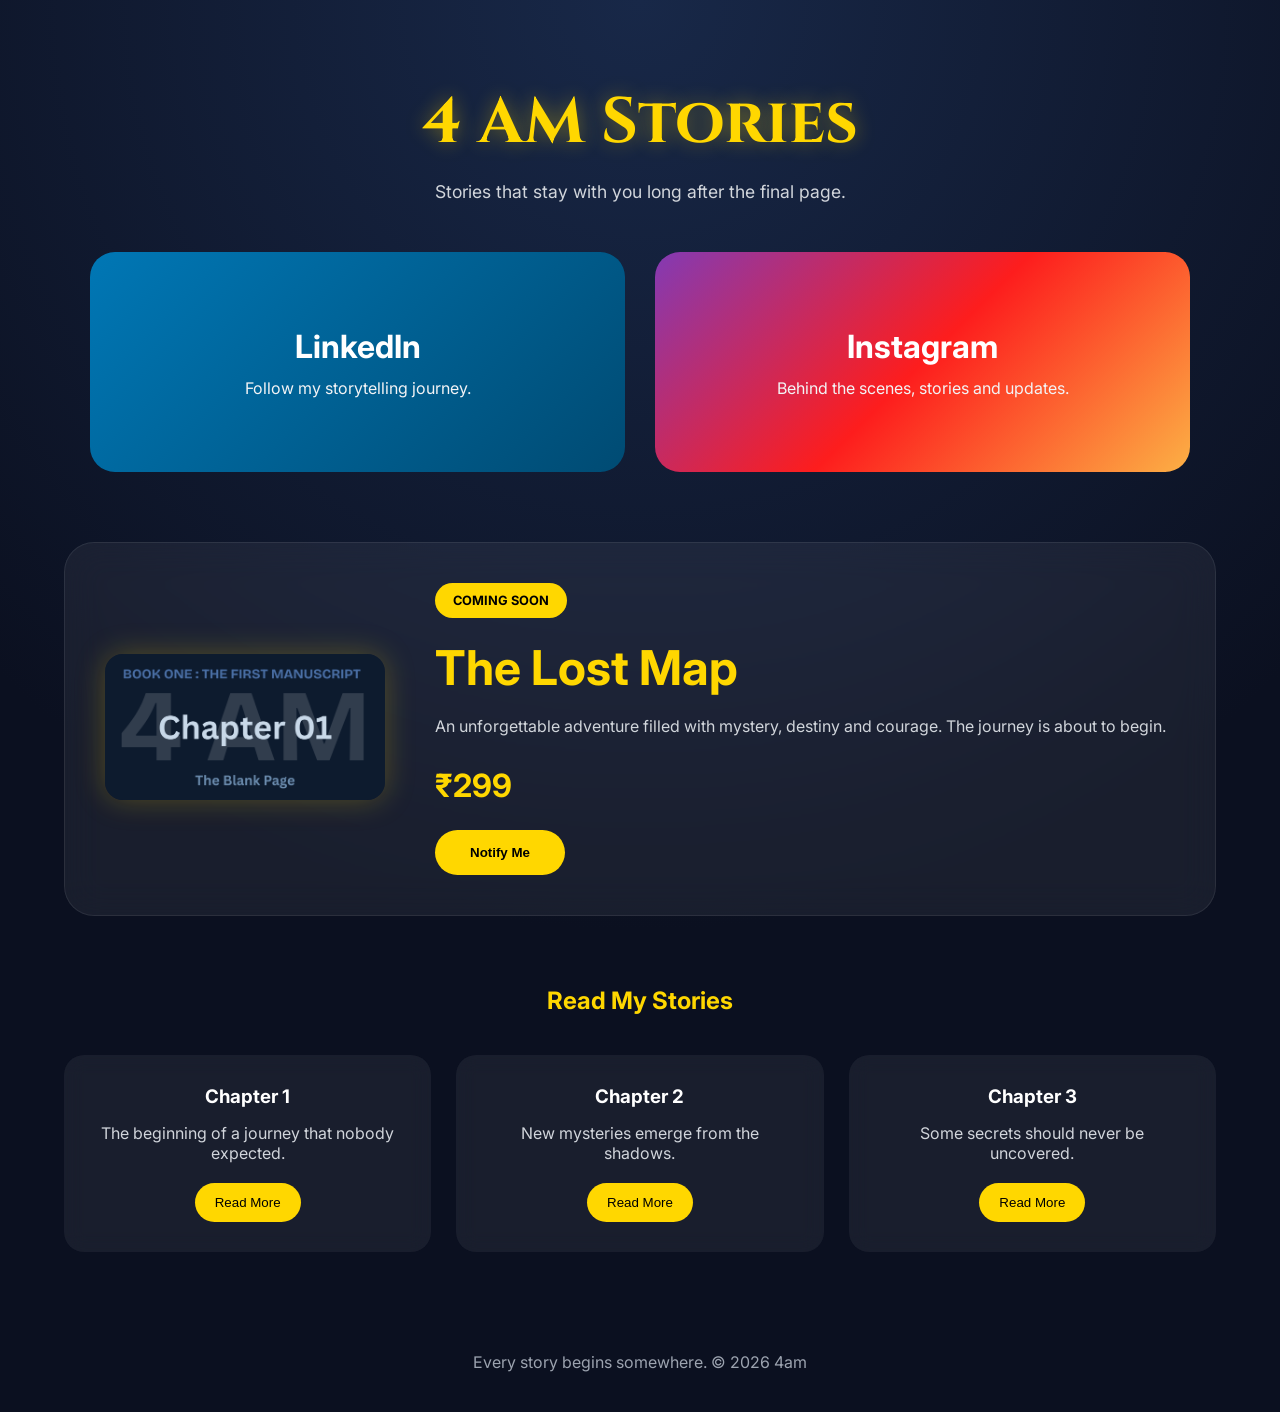
==== index.html @ 34fd6b4b "Initial Commit" ====
<!DOCTYPE html>
<html lang="en">

<head>

    <meta charset="UTF-8">
    <meta name="viewport" content="width=device-width, initial-scale=1.0">

    <title>4 AM Stories</title>
    <link rel="icon" type="image/x-icon" href="4am.ico">
    <meta name="description" content="A world of stories, imagination and upcoming books.">
    <link rel="stylesheet" href="assets/css/style.css">
    <link href="https://fonts.googleapis.com/css2?family=Cinzel:wght@600;700&family=Inter:wght@300;400;500;600&display=swap" rel="stylesheet">

</head>

<body>

<!-- TITLE SECTION -->

<header class="hero-title">
    <h1>4 AM Stories</h1>
    <p>
        Stories that stay with you long after the final page.
    </p>
</header>

<!-- SOCIAL SECTION -->

<section class="social-section">
    <a href="https://www.linkedin.com/in/4amstoryteller/"
       target="_blank"
       class="social-card linkedin">

        <div class="social-content">
            <h2>LinkedIn</h2>
            <p>
                Follow my storytelling journey.
            </p>
        </div>
    </a>

    <a href="https://www.instagram.com/4amstoryteller/"
       target="_blank"
       class="social-card instagram">

        <div class="social-content">
            <h2>Instagram</h2>
            <p>
                Behind the scenes, stories and updates.
            </p>
        </div>
    </a>
</section>

<!-- UPCOMING BOOK -->

<section class="book-banner">

    <div class="book-left">
        <img src="assets/images/book-cover.png" alt="Book Cover">
    </div>

    <div class="book-right">
            <span class="coming-soon">
                COMING SOON
            </span>
        <h2>
            The Lost Map
        </h2>
        <p>
            An unforgettable adventure filled with mystery,
            destiny and courage.

            The journey is about to begin.
        </p>

        <div class="price">
            ₹299
        </div>

        <button class="notify-btn">
            Notify Me
        </button>
    </div>

</section>

<section class="stories-section">

    <h2>Read My Stories</h2>

    <div class="story-cards">
        <div class="story-card">
            <h3>Chapter 1</h3>
            <p>
                The beginning of a journey that nobody expected.
            </p>
            <button>
                Read More
            </button>
        </div>

        <div class="story-card">
            <h3>Chapter 2</h3>
            <p>
                New mysteries emerge from the shadows.
            </p>
            <button>
                Read More
            </button>
        </div>

        <div class="story-card">
            <h3>Chapter 3</h3>
            <p>
                Some secrets should never be uncovered.
            </p>
            <button>
                Read More
            </button>
        </div>
    </div>

</section>

<!-- FOOTER -->

<footer>

    <p>
        Every story begins somewhere.
        © 2026 4am
    </p>

</footer>

<script src="assets/js/main.js"></script>

</body>

</html>
---- assets/css/style.css ----
/* ===================================
   RESET
=================================== */

*{
    margin:0;
    padding:0;
    box-sizing:border-box;
}

html{
    scroll-behavior:smooth;
}

body{

    background:#0b1020;

    color:white;

    font-family:'Inter',sans-serif;

    min-height:100vh;

    overflow-x:hidden;

    background:
    radial-gradient(circle at top,
    #182848 0%,
    #0b1020 60%);

}

/* ===================================
   TITLE SECTION
=================================== */

.hero-title{

    text-align:center;

    padding:80px 20px 50px;

}

.hero-title h1{

    font-family:'Cinzel',serif;

    font-size:4rem;

    color:#ffd700;

    text-shadow:
    0 0 20px rgba(255,215,0,.4);

    margin-bottom:15px;

}

.hero-title p{

    color:#d1d5db;

    font-size:1.1rem;

}

/* ===================================
   SOCIAL SECTION
=================================== */

.social-section{

    width:90%;

    max-width:1100px;

    margin:auto;

    display:grid;

    grid-template-columns:
    repeat(auto-fit,minmax(300px,1fr));

    gap:30px;

}

.social-card{

    text-decoration:none;

    color:white;

    border-radius:25px;

    overflow:hidden;

    min-height:220px;

    display:flex;

    align-items:center;

    justify-content:center;

    text-align:center;

    transition:.4s ease;

    position:relative;

    backdrop-filter:blur(15px);

}

.social-card::before{

    content:"";

    position:absolute;

    inset:0;

    opacity:.15;

}

.linkedin{

    background:
    linear-gradient(
    135deg,
    #0077b5,
    #004b73);

}

.instagram{

    background:
    linear-gradient(
    135deg,
    #833ab4,
    #fd1d1d,
    #fcb045);

}

.social-card:hover{

    transform:
    translateY(-10px)
    scale(1.03);

    box-shadow:
    0 20px 40px rgba(0,0,0,.4);

}

.social-content{

    position:relative;

    z-index:2;

}

.social-content h2{

    font-size:2rem;

    margin-bottom:12px;

}

.social-content p{

    color:#f3f4f6;

}

/* ===================================
   BOOK BANNER
=================================== */

.book-banner{

    width:90%;

    max-width:1200px;

    margin:70px auto;

    background:
    rgba(255,255,255,.06);

    backdrop-filter:blur(18px);

    border-radius:30px;

    padding:40px;

    display:flex;

    align-items:center;

    justify-content:center;

    gap:50px;

    border:
    1px solid rgba(255,255,255,.08);

}

.book-left img{

    width:280px;

    max-width:100%;

    border-radius:18px;

    box-shadow:
    0 0 30px rgba(255,215,0,.25);

}

.book-right{

    flex:1;

}

.coming-soon{

    display:inline-block;

    background:#ffd700;

    color:black;

    padding:10px 18px;

    border-radius:50px;

    font-size:.8rem;

    font-weight:700;

    margin-bottom:20px;

}

.book-right h2{

    font-size:3rem;

    margin-bottom:15px;

    color:#ffd700;

}

.book-right p{

    color:#d1d5db;

    line-height:1.8;

    margin-bottom:25px;

}

.price{

    font-size:2rem;

    font-weight:700;

    color:#ffd700;

    margin-bottom:25px;

}

.notify-btn{

    border:none;

    background:#ffd700;

    color:black;

    font-weight:700;

    padding:15px 35px;

    border-radius:50px;

    cursor:pointer;

    transition:.3s;

}

.notify-btn:hover{

    transform:translateY(-4px);

}

/* ===================================
   FOOTER
=================================== */

footer{

    text-align:center;

    padding:40px;

    color:#9ca3af;

}
 /* ==========================
       STORIES SECTION
    ========================== */

    .stories-section{

        width:90%;

        max-width:1200px;

        margin:60px auto;

        text-align:center;

    }

    .stories-section h2{

        margin-bottom:40px;

        color:#ffd700;

    }

    .story-cards{

        display:grid;

        grid-template-columns:
        repeat(auto-fit,minmax(280px,1fr));

        gap:25px;

    }

    .story-card{

        background:
        rgba(255,255,255,.06);

        padding:30px;

        border-radius:20px;

        backdrop-filter:blur(10px);

        transition:.3s;

    }

    .story-card:hover{

        transform:
        translateY(-8px);

    }

    .story-card h3{

        margin-bottom:15px;

    }

    .story-card p{

        margin-bottom:20px;

        color:#d1d5db;

    }

    .story-card button{

        background:#ffd700;

        color:black;

        border:none;

        padding:12px 20px;

        border-radius:30px;

        cursor:pointer;

    }

/* ===================================
   MOBILE
=================================== */

@media(max-width:768px){

    .hero-title h1{

        font-size:2.5rem;

    }

    .book-banner{

        flex-direction:column;

        text-align:center;

        padding:25px;

    }

    .book-right h2{

        font-size:2rem;

    }

    .social-section{

        grid-template-columns:1fr;

    }



}
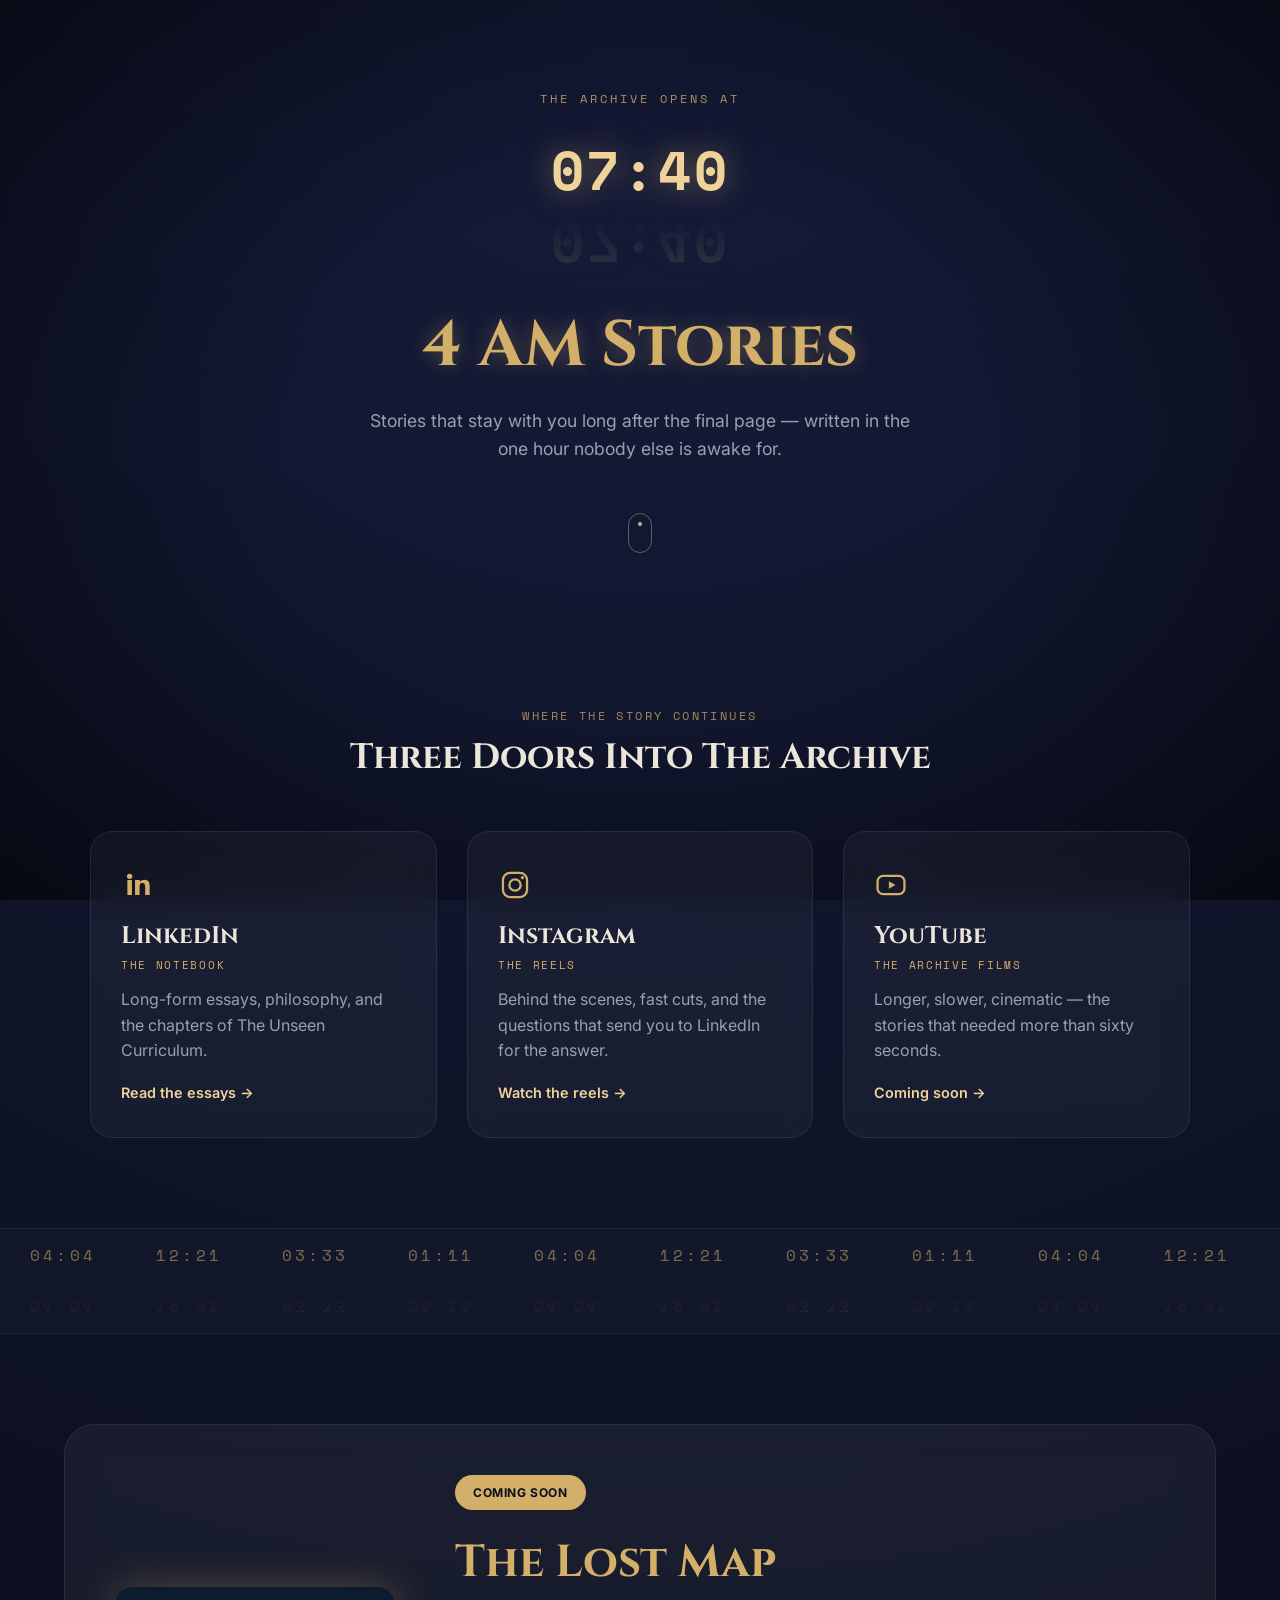
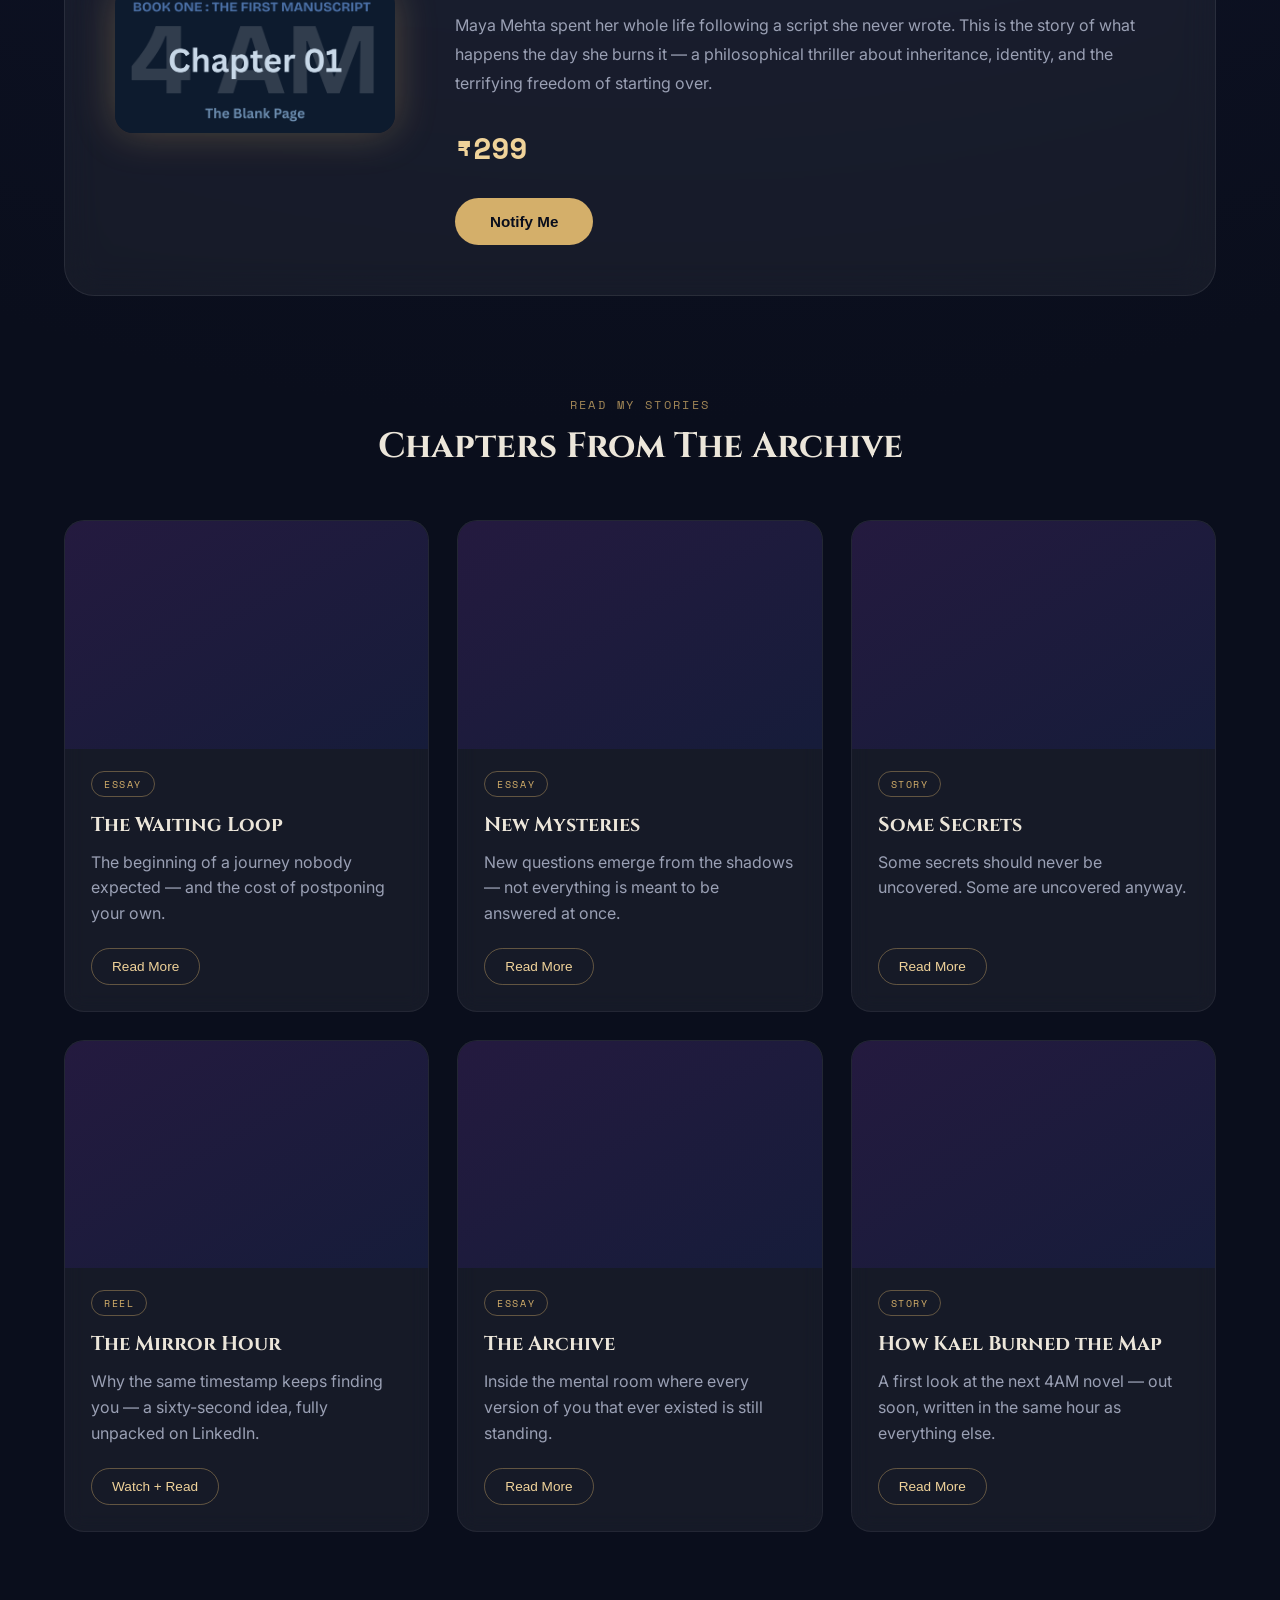
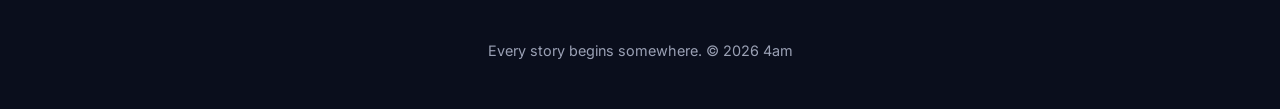
==== commit de3d056f: "The Updated version" ====
--- a/index.html
+++ b/index.html
@@ -8,135 +8,221 @@
 
     <title>4 AM Stories</title>
     <link rel="icon" type="image/x-icon" href="4am.ico">
-    <meta name="description" content="A world of stories, imagination and upcoming books.">
+    <meta name="description" content="A world of stories, imagination and upcoming books, written in the hour before the world wakes up.">
     <link rel="stylesheet" href="assets/css/style.css">
-    <link href="https://fonts.googleapis.com/css2?family=Cinzel:wght@600;700&family=Inter:wght@300;400;500;600&display=swap" rel="stylesheet">
+    <link href="https://fonts.googleapis.com/css2?family=Cinzel:wght@600;700&family=Space+Mono:wght@400;700&family=Inter:wght@300;400;500;600&display=swap" rel="stylesheet">
 
 </head>
 
 <body>
 
-<!-- TITLE SECTION -->
-
-<header class="hero-title">
+<div class="vignette"></div>
+
+<!-- ===================================
+     HERO / THE CLOCK
+=================================== -->
+
+<header class="hero">
+
+    <p class="hero-eyebrow">the archive opens at</p>
+
+    <div class="clock-wrap">
+        <div id="liveClock" class="clock">04:00</div>
+        <div id="liveClockMirror" class="clock clock-mirror" aria-hidden="true">04:00</div>
+    </div>
+
     <h1>4 AM Stories</h1>
-    <p>
-        Stories that stay with you long after the final page.
+
+    <p class="hero-sub">
+        Stories that stay with you long after the final page —
+        written in the one hour nobody else is awake for.
     </p>
+
+    <a href="#portals" class="scroll-cue" aria-label="Scroll to explore">
+        <span></span>
+    </a>
+
 </header>
 
-<!-- SOCIAL SECTION -->
-
-<section class="social-section">
-    <a href="https://www.linkedin.com/in/4amstoryteller/"
-       target="_blank"
-       class="social-card linkedin">
-
-        <div class="social-content">
-            <h2>LinkedIn</h2>
-            <p>
-                Follow my storytelling journey.
-            </p>
-        </div>
-    </a>
-
-    <a href="https://www.instagram.com/4amstoryteller/"
-       target="_blank"
-       class="social-card instagram">
-
-        <div class="social-content">
-            <h2>Instagram</h2>
-            <p>
-                Behind the scenes, stories and updates.
-            </p>
-        </div>
-    </a>
+<!-- ===================================
+     PORTALS — LINKEDIN / INSTAGRAM / YOUTUBE
+=================================== -->
+
+<section class="portals" id="portals">
+
+    <p class="section-eyebrow">where the story continues</p>
+    <h2 class="section-title">Three Doors Into The Archive</h2>
+
+    <div class="portal-grid">
+
+        <a href="https://www.linkedin.com/in/4amstoryteller/" target="_blank" rel="noopener" class="portal-card portal-linkedin">
+            <div class="portal-icon">
+                <svg viewBox="0 0 24 24" fill="none"><path d="M4.5 8.5h3.2V19H4.5V8.5ZM6.1 4a1.9 1.9 0 1 1 0 3.8 1.9 1.9 0 0 1 0-3.8ZM10.3 8.5h3.06v1.44h.04c.43-.78 1.47-1.6 3.02-1.6 3.23 0 3.83 2.07 3.83 4.77V19h-3.2v-5.4c0-1.29-.02-2.94-1.83-2.94-1.83 0-2.11 1.39-2.11 2.85V19h-3.2V8.5Z" fill="currentColor"/></svg>
+            </div>
+            <h3>LinkedIn</h3>
+            <p class="portal-tag">The Notebook</p>
+            <p class="portal-desc">Long-form essays, philosophy, and the chapters of The Unseen Curriculum.</p>
+            <span class="portal-cta">Read the essays →</span>
+        </a>
+
+        <a href="https://www.instagram.com/4amstoryteller/" target="_blank" rel="noopener" class="portal-card portal-instagram">
+            <div class="portal-icon">
+                <svg viewBox="0 0 24 24" fill="none"><rect x="3.5" y="3.5" width="17" height="17" rx="5" stroke="currentColor" stroke-width="1.6"/><circle cx="12" cy="12" r="4" stroke="currentColor" stroke-width="1.6"/><circle cx="17.2" cy="6.8" r="1.1" fill="currentColor"/></svg>
+            </div>
+            <h3>Instagram</h3>
+            <p class="portal-tag">The Reels</p>
+            <p class="portal-desc">Behind the scenes, fast cuts, and the questions that send you to LinkedIn for the answer.</p>
+            <span class="portal-cta">Watch the reels →</span>
+        </a>
+
+        <a href="#" target="_blank" rel="noopener" class="portal-card portal-youtube">
+            <div class="portal-icon">
+                <svg viewBox="0 0 24 24" fill="none"><rect x="2.5" y="5.5" width="19" height="13" rx="4" stroke="currentColor" stroke-width="1.6"/><path d="M10.5 9.3v5.4l4.6-2.7-4.6-2.7Z" fill="currentColor"/></svg>
+            </div>
+            <h3>YouTube</h3>
+            <p class="portal-tag">The Archive Films</p>
+            <p class="portal-desc">Longer, slower, cinematic — the stories that needed more than sixty seconds.</p>
+            <span class="portal-cta">Coming soon →</span>
+        </a>
+
+    </div>
+
 </section>
 
-<!-- UPCOMING BOOK -->
-
-<section class="book-banner">
+<!-- ===================================
+     MIRROR HOURS — SIGNATURE TICKER
+=================================== -->
+
+<div class="mirror-hours" aria-hidden="true">
+    <div class="ticker-track">
+        <span>04:04</span><span>12:21</span><span>03:33</span><span>01:11</span><span>04:04</span><span>12:21</span><span>03:33</span><span>01:11</span>
+        <span>04:04</span><span>12:21</span><span>03:33</span><span>01:11</span><span>04:04</span><span>12:21</span><span>03:33</span><span>01:11</span>
+    </div>
+    <div class="ticker-track ticker-reflection">
+        <span>04:04</span><span>12:21</span><span>03:33</span><span>01:11</span><span>04:04</span><span>12:21</span><span>03:33</span><span>01:11</span>
+        <span>04:04</span><span>12:21</span><span>03:33</span><span>01:11</span><span>04:04</span><span>12:21</span><span>03:33</span><span>01:11</span>
+    </div>
+</div>
+
+<!-- ===================================
+     UPCOMING BOOK
+=================================== -->
+
+<section class="book-banner reveal">
 
     <div class="book-left">
-        <img src="assets/images/book-cover.png" alt="Book Cover">
+        <!-- PASTE YOUR BOOK COVER HERE: replace src below -->
+        <img src="assets/images/book-cover.png" alt="The Lost Map — book cover"
+             onerror="this.parentElement.classList.add('img-fallback'); this.remove();">
+        <div class="book-left-fallback">The Lost Map</div>
     </div>
 
     <div class="book-right">
-            <span class="coming-soon">
-                COMING SOON
-            </span>
-        <h2>
-            The Lost Map
-        </h2>
+
+        <span class="coming-soon">Coming Soon</span>
+
+        <h2>The Lost Map</h2>
+
         <p>
-            An unforgettable adventure filled with mystery,
-            destiny and courage.
-
-            The journey is about to begin.
+            Maya Mehta spent her whole life following a script she never wrote.
+            This is the story of what happens the day she burns it —
+            a philosophical thriller about inheritance, identity, and the
+            terrifying freedom of starting over.
         </p>
 
-        <div class="price">
-            ₹299
-        </div>
-
-        <button class="notify-btn">
-            Notify Me
-        </button>
+        <div class="price">₹299</div>
+
+        <button class="notify-btn">Notify Me</button>
+
     </div>
 
 </section>
 
+<!-- ===================================
+     CHAPTERS FROM THE ARCHIVE
+=================================== -->
+
 <section class="stories-section">
 
-    <h2>Read My Stories</h2>
+    <p class="section-eyebrow">read my stories</p>
+    <h2 class="section-title">Chapters From The Archive</h2>
 
     <div class="story-cards">
-        <div class="story-card">
-            <h3>Chapter 1</h3>
-            <p>
-                The beginning of a journey that nobody expected.
-            </p>
-            <button>
-                Read More
-            </button>
-        </div>
-
-        <div class="story-card">
-            <h3>Chapter 2</h3>
-            <p>
-                New mysteries emerge from the shadows.
-            </p>
-            <button>
-                Read More
-            </button>
-        </div>
-
-        <div class="story-card">
-            <h3>Chapter 3</h3>
-            <p>
-                Some secrets should never be uncovered.
-            </p>
-            <button>
-                Read More
-            </button>
-        </div>
+
+        <article class="story-card reveal">
+            <div class="story-cover">
+                <!-- PASTE CHAPTER IMAGE HERE -->
+                <img src="assets/images/chapter-1.jpg" alt="" onerror="this.remove()">
+            </div>
+            <span class="story-tag">Essay</span>
+            <h3>The Waiting Loop</h3>
+            <p>The beginning of a journey nobody expected — and the cost of postponing your own.</p>
+            <button>Read More</button>
+        </article>
+
+        <article class="story-card reveal">
+            <div class="story-cover">
+                <img src="assets/images/chapter-2.jpg" alt="" onerror="this.remove()">
+            </div>
+            <span class="story-tag">Essay</span>
+            <h3>New Mysteries</h3>
+            <p>New questions emerge from the shadows — not everything is meant to be answered at once.</p>
+            <button>Read More</button>
+        </article>
+
+        <article class="story-card reveal">
+            <div class="story-cover">
+                <img src="assets/images/chapter-3.jpg" alt="" onerror="this.remove()">
+            </div>
+            <span class="story-tag">Story</span>
+            <h3>Some Secrets</h3>
+            <p>Some secrets should never be uncovered. Some are uncovered anyway.</p>
+            <button>Read More</button>
+        </article>
+
+        <article class="story-card reveal">
+            <div class="story-cover">
+                <img src="assets/images/chapter-4.jpg" alt="" onerror="this.remove()">
+            </div>
+            <span class="story-tag">Reel</span>
+            <h3>The Mirror Hour</h3>
+            <p>Why the same timestamp keeps finding you — a sixty-second idea, fully unpacked on LinkedIn.</p>
+            <button>Watch + Read</button>
+        </article>
+
+        <article class="story-card reveal">
+            <div class="story-cover">
+                <img src="assets/images/chapter-5.jpg" alt="" onerror="this.remove()">
+            </div>
+            <span class="story-tag">Essay</span>
+            <h3>The Archive</h3>
+            <p>Inside the mental room where every version of you that ever existed is still standing.</p>
+            <button>Read More</button>
+        </article>
+
+        <article class="story-card reveal">
+            <div class="story-cover">
+                <img src="assets/images/chapter-6.jpg" alt="" onerror="this.remove()">
+            </div>
+            <span class="story-tag">Story</span>
+            <h3>How Kael Burned the Map</h3>
+            <p>A first look at the next 4AM novel — out soon, written in the same hour as everything else.</p>
+            <button>Read More</button>
+        </article>
+
     </div>
 
 </section>
 
-<!-- FOOTER -->
+<!-- ===================================
+     FOOTER
+=================================== -->
 
 <footer>
-
-    <p>
-        Every story begins somewhere.
-        © 2026 4am
-    </p>
-
+    <p>Every story begins somewhere. © 2026 4am</p>
 </footer>
 
 <script src="assets/js/main.js"></script>
 
 </body>
-
 </html>
--- a/assets/css/style.css
+++ b/assets/css/style.css
@@ -1,3 +1,22 @@
+/* ===================================
+   TOKENS
+=================================== */
+
+:root{
+    --ink:#0a0e1c;
+    --indigo-deep:#161c3a;
+    --violet-haze:#241a3f;
+    --ember:#c2664f;
+    --gold:#d4af6a;
+    --gold-bright:#f0d39a;
+    --parchment:#ece6da;
+    --mist:#9aa0b4;
+
+    --font-display:'Cinzel', serif;
+    --font-body:'Inter', sans-serif;
+    --font-mono:'Space Mono', monospace;
+}
+
 /* ===================================
    RESET
 =================================== */
@@ -13,303 +32,520 @@
 }
 
 body{
-
-    background:#0b1020;
-
-    color:white;
-
-    font-family:'Inter',sans-serif;
-
+    background:var(--ink);
+    color:var(--parchment);
+    font-family:var(--font-body);
     min-height:100vh;
-
     overflow-x:hidden;
-
+    position:relative;
     background:
-    radial-gradient(circle at top,
-    #182848 0%,
-    #0b1020 60%);
-
-}
-
-/* ===================================
-   TITLE SECTION
-=================================== */
-
-.hero-title{
-
+        radial-gradient(circle at top, var(--indigo-deep) 0%, var(--ink) 60%);
+}
+
+.vignette{
+    position:fixed;
+    inset:0;
+    pointer-events:none;
+    z-index:1;
+    background:radial-gradient(ellipse at center, transparent 40%, rgba(0,0,0,.55) 100%);
+}
+
+::selection{
+    background:var(--gold);
+    color:var(--ink);
+}
+
+a{ color:inherit; }
+
+/* ===================================
+   SCROLL REVEAL
+=================================== */
+
+.reveal{
+    opacity:0;
+    transform:translateY(30px);
+    transition:opacity .8s ease, transform .8s ease;
+}
+
+.reveal.in-view{
+    opacity:1;
+    transform:translateY(0);
+}
+
+@media (prefers-reduced-motion: reduce){
+    .reveal{ opacity:1; transform:none; transition:none; }
+    *{ animation-duration:0.001ms !important; animation-iteration-count:1 !important; }
+}
+
+/* ===================================
+   HERO
+=================================== */
+
+.hero{
     text-align:center;
-
-    padding:80px 20px 50px;
-
-}
-
-.hero-title h1{
-
-    font-family:'Cinzel',serif;
-
+    padding:90px 20px 60px;
+    position:relative;
+    z-index:2;
+}
+
+.hero-eyebrow{
+    font-family:var(--font-mono);
+    letter-spacing:.25em;
+    text-transform:uppercase;
+    font-size:.75rem;
+    color:var(--gold);
+    opacity:.8;
+    margin-bottom:22px;
+}
+
+.clock-wrap{
+    display:flex;
+    flex-direction:column;
+    align-items:center;
+    margin-bottom:18px;
+}
+
+.clock{
+    font-family:var(--font-mono);
+    font-size:3.4rem;
+    font-weight:700;
+    color:var(--gold-bright);
+    text-shadow:0 0 30px rgba(212,175,106,.5);
+    letter-spacing:.05em;
+}
+
+.clock-mirror{
+    transform:scaleY(-1);
+    margin-top:-6px;
+    opacity:.18;
+    -webkit-mask-image:linear-gradient(to bottom, rgba(0,0,0,.9), transparent 80%);
+    mask-image:linear-gradient(to bottom, rgba(0,0,0,.9), transparent 80%);
+}
+
+.hero h1{
+    font-family:var(--font-display);
     font-size:4rem;
-
-    color:#ffd700;
-
-    text-shadow:
-    0 0 20px rgba(255,215,0,.4);
-
-    margin-bottom:15px;
-
-}
-
-.hero-title p{
-
-    color:#d1d5db;
-
+    color:var(--gold);
+    text-shadow:0 0 20px rgba(212,175,106,.35);
+    margin-bottom:18px;
+}
+
+.hero-sub{
+    color:var(--mist);
     font-size:1.1rem;
-
-}
-
-/* ===================================
-   SOCIAL SECTION
-=================================== */
-
-.social-section{
-
+    max-width:540px;
+    margin:0 auto;
+    line-height:1.6;
+}
+
+.scroll-cue{
+    display:inline-block;
+    margin-top:50px;
+    width:24px;
+    height:40px;
+    border:1.5px solid rgba(236,230,218,.35);
+    border-radius:20px;
+    position:relative;
+}
+
+.scroll-cue span{
+    position:absolute;
+    top:8px;
+    left:50%;
+    width:4px;
+    height:4px;
+    margin-left:-2px;
+    border-radius:50%;
+    background:var(--gold);
+    animation:scrollDot 1.8s ease infinite;
+}
+
+@keyframes scrollDot{
+    0%{ transform:translateY(0); opacity:1; }
+    70%{ transform:translateY(14px); opacity:0; }
+    100%{ transform:translateY(0); opacity:0; }
+}
+
+/* ===================================
+   SECTION HEADINGS
+=================================== */
+
+.section-eyebrow{
+    font-family:var(--font-mono);
+    font-size:.75rem;
+    letter-spacing:.2em;
+    text-transform:uppercase;
+    color:var(--gold);
+    opacity:.75;
+    text-align:center;
+    margin-bottom:10px;
+}
+
+.section-title{
+    font-family:var(--font-display);
+    text-align:center;
+    font-size:2.2rem;
+    color:var(--parchment);
+    margin-bottom:50px;
+}
+
+/* ===================================
+   PORTALS (LinkedIn / Instagram / YouTube)
+=================================== */
+
+.portals{
     width:90%;
-
     max-width:1100px;
-
-    margin:auto;
-
+    margin:90px auto 0;
+    position:relative;
+    z-index:2;
+}
+
+.portal-grid{
     display:grid;
-
-    grid-template-columns:
-    repeat(auto-fit,minmax(300px,1fr));
-
+    grid-template-columns:repeat(auto-fit,minmax(280px,1fr));
     gap:30px;
-
-}
-
-.social-card{
-
+}
+
+.portal-card{
     text-decoration:none;
-
-    color:white;
-
-    border-radius:25px;
-
+    color:var(--parchment);
+    border-radius:22px;
+    padding:36px 30px;
+    min-height:260px;
+    display:flex;
+    flex-direction:column;
+    align-items:flex-start;
+    border:1px solid rgba(255,255,255,.08);
+    background:rgba(255,255,255,.04);
+    backdrop-filter:blur(15px);
+    transition:.4s ease;
+    position:relative;
     overflow:hidden;
-
-    min-height:220px;
-
+}
+
+.portal-card::before{
+    content:"";
+    position:absolute;
+    inset:0;
+    opacity:0;
+    transition:opacity .4s ease;
+    z-index:0;
+}
+
+.portal-linkedin::before{ background:linear-gradient(135deg,#0077b5,#004b73); }
+.portal-instagram::before{ background:linear-gradient(135deg,#5b2a86,#c2664f,#d4af6a); }
+.portal-youtube::before{ background:linear-gradient(135deg,#7a1f1f,#c2664f); }
+
+.portal-card:hover{
+    transform:translateY(-8px);
+    border-color:rgba(212,175,106,.4);
+    box-shadow:0 20px 40px rgba(0,0,0,.4);
+}
+
+.portal-card:hover::before{ opacity:.22; }
+
+.portal-icon, .portal-card h3, .portal-tag, .portal-desc, .portal-cta{
+    position:relative;
+    z-index:1;
+}
+
+.portal-icon{
+    width:34px;
+    height:34px;
+    color:var(--gold);
+    margin-bottom:18px;
+}
+
+.portal-icon svg{ width:100%; height:100%; }
+
+.portal-card h3{
+    font-family:var(--font-display);
+    font-size:1.5rem;
+    margin-bottom:4px;
+}
+
+.portal-tag{
+    font-family:var(--font-mono);
+    font-size:.7rem;
+    letter-spacing:.15em;
+    text-transform:uppercase;
+    color:var(--gold);
+    margin-bottom:14px;
+}
+
+.portal-desc{
+    color:var(--mist);
+    line-height:1.6;
+    margin-bottom:auto;
+    padding-bottom:20px;
+}
+
+.portal-cta{
+    font-size:.9rem;
+    color:var(--gold-bright);
+    font-weight:600;
+}
+
+/* ===================================
+   MIRROR HOURS TICKER (signature)
+=================================== */
+
+.mirror-hours{
+    margin:90px 0 0;
+    overflow:hidden;
+    position:relative;
+    z-index:2;
+    border-top:1px solid rgba(255,255,255,.06);
+    border-bottom:1px solid rgba(255,255,255,.06);
+    background:rgba(255,255,255,.02);
+}
+
+.ticker-track{
     display:flex;
-
+    width:max-content;
+    animation:tickerScroll 28s linear infinite;
+    padding:14px 0;
+}
+
+.ticker-track span{
+    font-family:var(--font-mono);
+    font-size:1rem;
+    letter-spacing:.2em;
+    color:var(--gold);
+    opacity:.55;
+    padding:0 30px;
+    white-space:nowrap;
+}
+
+.ticker-reflection{
+    transform:scaleY(-1);
+    opacity:.3;
+    -webkit-mask-image:linear-gradient(to bottom, rgba(0,0,0,.8), transparent 90%);
+    mask-image:linear-gradient(to bottom, rgba(0,0,0,.8), transparent 90%);
+    animation-name:tickerScroll;
+}
+
+@keyframes tickerScroll{
+    from{ transform:translateX(0); }
+    to{ transform:translateX(-50%); }
+}
+
+.ticker-reflection{
+    animation:tickerScrollReflect 28s linear infinite;
+}
+
+@keyframes tickerScrollReflect{
+    from{ transform:scaleY(-1) translateX(0); }
+    to{ transform:scaleY(-1) translateX(-50%); }
+}
+
+/* ===================================
+   BOOK BANNER
+=================================== */
+
+.book-banner{
+    width:90%;
+    max-width:1200px;
+    margin:90px auto;
+    background:rgba(255,255,255,.05);
+    backdrop-filter:blur(18px);
+    border-radius:30px;
+    padding:50px;
+    display:flex;
     align-items:center;
-
     justify-content:center;
-
+    gap:60px;
+    border:1px solid rgba(255,255,255,.08);
+    position:relative;
+    z-index:2;
+}
+
+.book-left{
+    flex-shrink:0;
+    position:relative;
+}
+
+.book-left img{
+    width:280px;
+    max-width:100%;
+    border-radius:18px;
+    box-shadow:0 0 40px rgba(212,175,106,.3);
+    display:block;
+}
+
+.book-left-fallback{
+    display:none;
+    width:280px;
+    height:400px;
+    border-radius:18px;
+    align-items:center;
+    justify-content:center;
     text-align:center;
-
-    transition:.4s ease;
-
-    position:relative;
-
-    backdrop-filter:blur(15px);
-
-}
-
-.social-card::before{
-
-    content:"";
-
-    position:absolute;
-
-    inset:0;
-
-    opacity:.15;
-
-}
-
-.linkedin{
-
-    background:
-    linear-gradient(
-    135deg,
-    #0077b5,
-    #004b73);
-
-}
-
-.instagram{
-
-    background:
-    linear-gradient(
-    135deg,
-    #833ab4,
-    #fd1d1d,
-    #fcb045);
-
-}
-
-.social-card:hover{
-
-    transform:
-    translateY(-10px)
-    scale(1.03);
-
-    box-shadow:
-    0 20px 40px rgba(0,0,0,.4);
-
-}
-
-.social-content{
-
-    position:relative;
-
+    font-family:var(--font-display);
+    font-size:1.4rem;
+    color:var(--gold);
+    background:linear-gradient(160deg, var(--violet-haze), var(--ink));
+    border:1px solid rgba(212,175,106,.3);
+    box-shadow:0 0 40px rgba(212,175,106,.2);
+    padding:20px;
+}
+
+/* shown automatically when the <img> fails to load and removes itself */
+.book-left.img-fallback .book-left-fallback{ display:flex; }
+
+.book-right{ flex:1; min-width:240px; }
+
+.coming-soon{
+    display:inline-block;
+    background:var(--gold);
+    color:var(--ink);
+    padding:10px 18px;
+    border-radius:50px;
+    font-size:.75rem;
+    font-weight:700;
+    letter-spacing:.05em;
+    text-transform:uppercase;
+    margin-bottom:22px;
+}
+
+.book-right h2{
+    font-family:var(--font-display);
+    font-size:2.8rem;
+    margin-bottom:18px;
+    color:var(--gold);
+}
+
+.book-right p{
+    color:var(--mist);
+    line-height:1.8;
+    margin-bottom:28px;
+}
+
+.price{
+    font-family:var(--font-mono);
+    font-size:1.9rem;
+    font-weight:700;
+    color:var(--gold-bright);
+    margin-bottom:28px;
+}
+
+.notify-btn{
+    border:none;
+    background:var(--gold);
+    color:var(--ink);
+    font-weight:700;
+    padding:15px 35px;
+    border-radius:50px;
+    cursor:pointer;
+    transition:.3s;
+    font-size:.95rem;
+}
+
+.notify-btn:hover{
+    transform:translateY(-4px);
+    background:var(--gold-bright);
+}
+
+/* ===================================
+   STORIES / CHAPTERS
+=================================== */
+
+.stories-section{
+    width:90%;
+    max-width:1200px;
+    margin:100px auto 60px;
+    text-align:center;
+    position:relative;
     z-index:2;
-
-}
-
-.social-content h2{
-
-    font-size:2rem;
-
-    margin-bottom:12px;
-
-}
-
-.social-content p{
-
-    color:#f3f4f6;
-
-}
-
-/* ===================================
-   BOOK BANNER
-=================================== */
-
-.book-banner{
-
-    width:90%;
-
-    max-width:1200px;
-
-    margin:70px auto;
-
-    background:
-    rgba(255,255,255,.06);
-
-    backdrop-filter:blur(18px);
-
+}
+
+.story-cards{
+    display:grid;
+    grid-template-columns:repeat(auto-fit,minmax(280px,1fr));
+    gap:28px;
+}
+
+.story-card{
+    background:rgba(255,255,255,.05);
+    border-radius:20px;
+    backdrop-filter:blur(10px);
+    transition:.35s ease;
+    border:1px solid rgba(255,255,255,.06);
+    overflow:hidden;
+    text-align:left;
+    display:flex;
+    flex-direction:column;
+}
+
+.story-card:hover{
+    transform:translateY(-8px);
+    border-color:rgba(212,175,106,.35);
+}
+
+.story-cover{
+    width:100%;
+    aspect-ratio:16/10;
+    background:linear-gradient(150deg, var(--violet-haze), var(--indigo-deep));
+}
+
+.story-cover img{
+    width:100%;
+    height:100%;
+    object-fit:cover;
+    display:block;
+}
+
+.story-card h3, .story-card p, .story-tag, .story-card button{
+    margin-left:26px;
+    margin-right:26px;
+}
+
+.story-tag{
+    margin-top:22px;
+    display:inline-block;
+    width:fit-content;
+    font-family:var(--font-mono);
+    font-size:.65rem;
+    letter-spacing:.15em;
+    text-transform:uppercase;
+    color:var(--gold);
+    border:1px solid rgba(212,175,106,.4);
     border-radius:30px;
-
-    padding:40px;
-
-    display:flex;
-
-    align-items:center;
-
-    justify-content:center;
-
-    gap:50px;
-
-    border:
-    1px solid rgba(255,255,255,.08);
-
-}
-
-.book-left img{
-
-    width:280px;
-
-    max-width:100%;
-
-    border-radius:18px;
-
-    box-shadow:
-    0 0 30px rgba(255,215,0,.25);
-
-}
-
-.book-right{
-
-    flex:1;
-
-}
-
-.coming-soon{
-
-    display:inline-block;
-
-    background:#ffd700;
-
-    color:black;
-
-    padding:10px 18px;
-
-    border-radius:50px;
-
-    font-size:.8rem;
-
-    font-weight:700;
-
-    margin-bottom:20px;
-
-}
-
-.book-right h2{
-
-    font-size:3rem;
-
-    margin-bottom:15px;
-
-    color:#ffd700;
-
-}
-
-.book-right p{
-
-    color:#d1d5db;
-
-    line-height:1.8;
-
-    margin-bottom:25px;
-
-}
-
-.price{
-
-    font-size:2rem;
-
-    font-weight:700;
-
-    color:#ffd700;
-
-    margin-bottom:25px;
-
-}
-
-.notify-btn{
-
-    border:none;
-
-    background:#ffd700;
-
-    color:black;
-
-    font-weight:700;
-
-    padding:15px 35px;
-
-    border-radius:50px;
-
+    padding:4px 12px;
+}
+
+.story-card h3{
+    margin-top:14px;
+    font-family:var(--font-display);
+    font-size:1.25rem;
+}
+
+.story-card p{
+    margin-top:12px;
+    margin-bottom:22px;
+    color:var(--mist);
+    line-height:1.6;
+    flex-grow:1;
+}
+
+.story-card button{
+    align-self:flex-start;
+    margin-bottom:26px;
+    background:transparent;
+    color:var(--gold-bright);
+    border:1px solid rgba(212,175,106,.4);
+    padding:10px 20px;
+    border-radius:30px;
     cursor:pointer;
-
     transition:.3s;
-
-}
-
-.notify-btn:hover{
-
-    transform:translateY(-4px);
-
+    font-size:.85rem;
+}
+
+.story-card button:hover{
+    background:var(--gold);
+    color:var(--ink);
+    border-color:var(--gold);
 }
 
 /* ===================================
@@ -317,135 +553,42 @@
 =================================== */
 
 footer{
-
     text-align:center;
-
-    padding:40px;
-
-    color:#9ca3af;
-
-}
- /* ==========================
-       STORIES SECTION
-    ========================== */
-
-    .stories-section{
-
-        width:90%;
-
-        max-width:1200px;
-
+    padding:50px 20px;
+    color:var(--mist);
+    position:relative;
+    z-index:2;
+    font-size:.9rem;
+}
+
+/* ===================================
+   MOBILE
+=================================== */
+
+@media (max-width: 768px) {
+
+    .hero{ padding:50px 15px; }
+    .clock{ font-size:2.2rem; }
+    .hero h1{ font-size:2.2rem; line-height:1.2; }
+    .hero-sub{ font-size:.95rem; padding:0 10px; }
+
+    .portals{ width:95%; margin-top:60px; }
+    .section-title{ font-size:1.7rem; margin-bottom:34px; }
+
+    .book-banner{
+        width:95%;
+        flex-direction:column;
+        text-align:center;
+        gap:24px;
+        padding:26px;
         margin:60px auto;
-
-        text-align:center;
-
     }
-
-    .stories-section h2{
-
-        margin-bottom:40px;
-
-        color:#ffd700;
-
-    }
-
-    .story-cards{
-
-        display:grid;
-
-        grid-template-columns:
-        repeat(auto-fit,minmax(280px,1fr));
-
-        gap:25px;
-
-    }
-
-    .story-card{
-
-        background:
-        rgba(255,255,255,.06);
-
-        padding:30px;
-
-        border-radius:20px;
-
-        backdrop-filter:blur(10px);
-
-        transition:.3s;
-
-    }
-
-    .story-card:hover{
-
-        transform:
-        translateY(-8px);
-
-    }
-
-    .story-card h3{
-
-        margin-bottom:15px;
-
-    }
-
-    .story-card p{
-
-        margin-bottom:20px;
-
-        color:#d1d5db;
-
-    }
-
-    .story-card button{
-
-        background:#ffd700;
-
-        color:black;
-
-        border:none;
-
-        padding:12px 20px;
-
-        border-radius:30px;
-
-        cursor:pointer;
-
-    }
-
-/* ===================================
-   MOBILE
-=================================== */
-
-@media(max-width:768px){
-
-    .hero-title h1{
-
-        font-size:2.5rem;
-
-    }
-
-    .book-banner{
-
-        flex-direction:column;
-
-        text-align:center;
-
-        padding:25px;
-
-    }
-
-    .book-right h2{
-
-        font-size:2rem;
-
-    }
-
-    .social-section{
-
-        grid-template-columns:1fr;
-
-    }
-
-
-
+    .book-left img, .book-left-fallback{ width:200px; height:280px; }
+    .book-right h2{ font-size:1.9rem; }
+    .price{ font-size:1.6rem; }
+    .notify-btn{ width:100%; max-width:260px; }
+
+    .stories-section{ width:95%; margin-top:70px; }
+
+    footer{ padding:30px 15px; }
 }
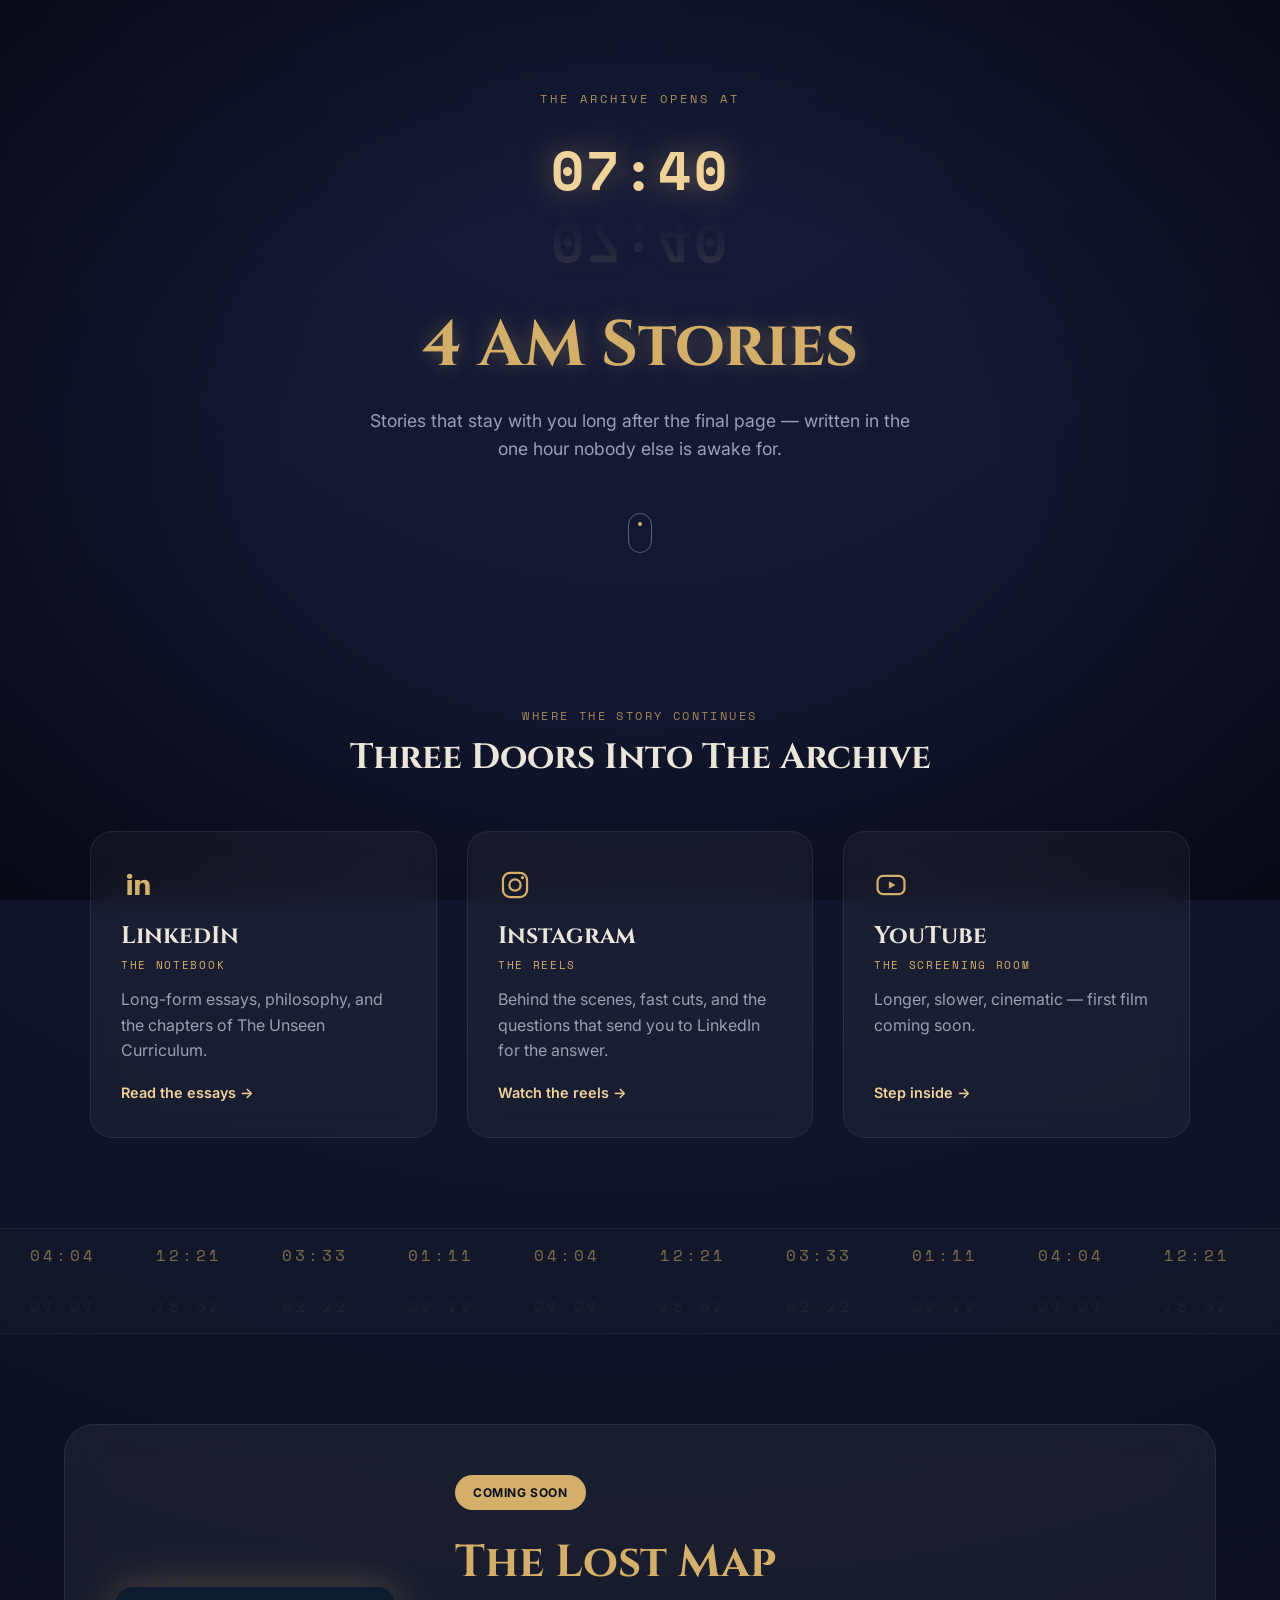
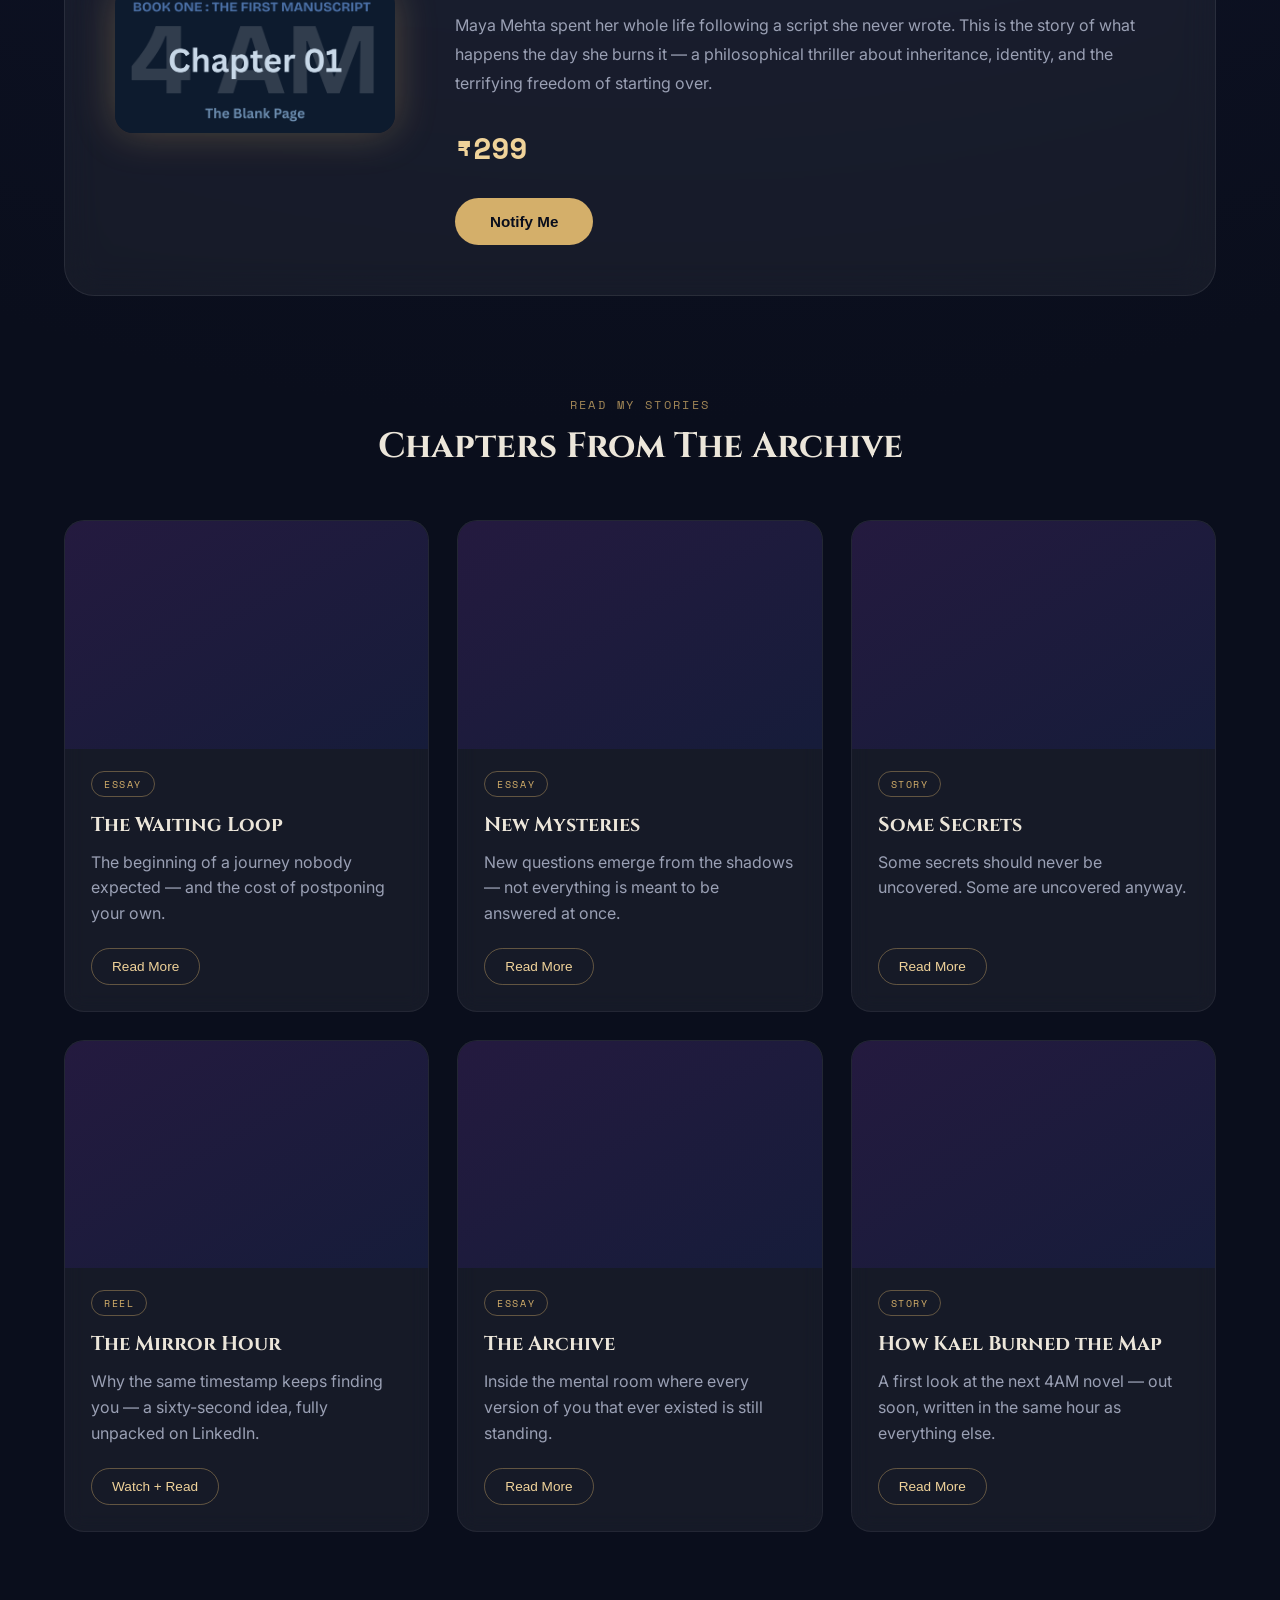
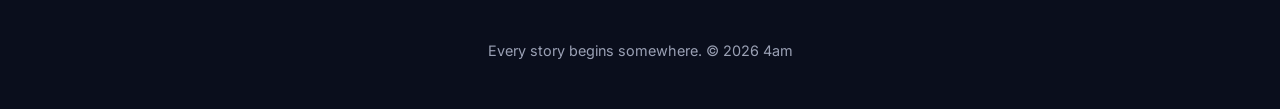
==== commit cf68654a: "The modules updated" ====
--- a/index.html
+++ b/index.html
@@ -55,7 +55,7 @@
 
     <div class="portal-grid">
 
-        <a href="https://www.linkedin.com/in/4amstoryteller/" target="_blank" rel="noopener" class="portal-card portal-linkedin">
+        <a href="linkedin.html" class="portal-card portal-linkedin">
             <div class="portal-icon">
                 <svg viewBox="0 0 24 24" fill="none"><path d="M4.5 8.5h3.2V19H4.5V8.5ZM6.1 4a1.9 1.9 0 1 1 0 3.8 1.9 1.9 0 0 1 0-3.8ZM10.3 8.5h3.06v1.44h.04c.43-.78 1.47-1.6 3.02-1.6 3.23 0 3.83 2.07 3.83 4.77V19h-3.2v-5.4c0-1.29-.02-2.94-1.83-2.94-1.83 0-2.11 1.39-2.11 2.85V19h-3.2V8.5Z" fill="currentColor"/></svg>
             </div>
@@ -75,14 +75,14 @@
             <span class="portal-cta">Watch the reels →</span>
         </a>
 
-        <a href="#" target="_blank" rel="noopener" class="portal-card portal-youtube">
+        <a href="youtube.html" class="portal-card portal-youtube">
             <div class="portal-icon">
                 <svg viewBox="0 0 24 24" fill="none"><rect x="2.5" y="5.5" width="19" height="13" rx="4" stroke="currentColor" stroke-width="1.6"/><path d="M10.5 9.3v5.4l4.6-2.7-4.6-2.7Z" fill="currentColor"/></svg>
             </div>
             <h3>YouTube</h3>
-            <p class="portal-tag">The Archive Films</p>
-            <p class="portal-desc">Longer, slower, cinematic — the stories that needed more than sixty seconds.</p>
-            <span class="portal-cta">Coming soon →</span>
+            <p class="portal-tag">The Screening Room</p>
+            <p class="portal-desc">Longer, slower, cinematic — first film coming soon.</p>
+            <span class="portal-cta">Step inside →</span>
         </a>
 
     </div>
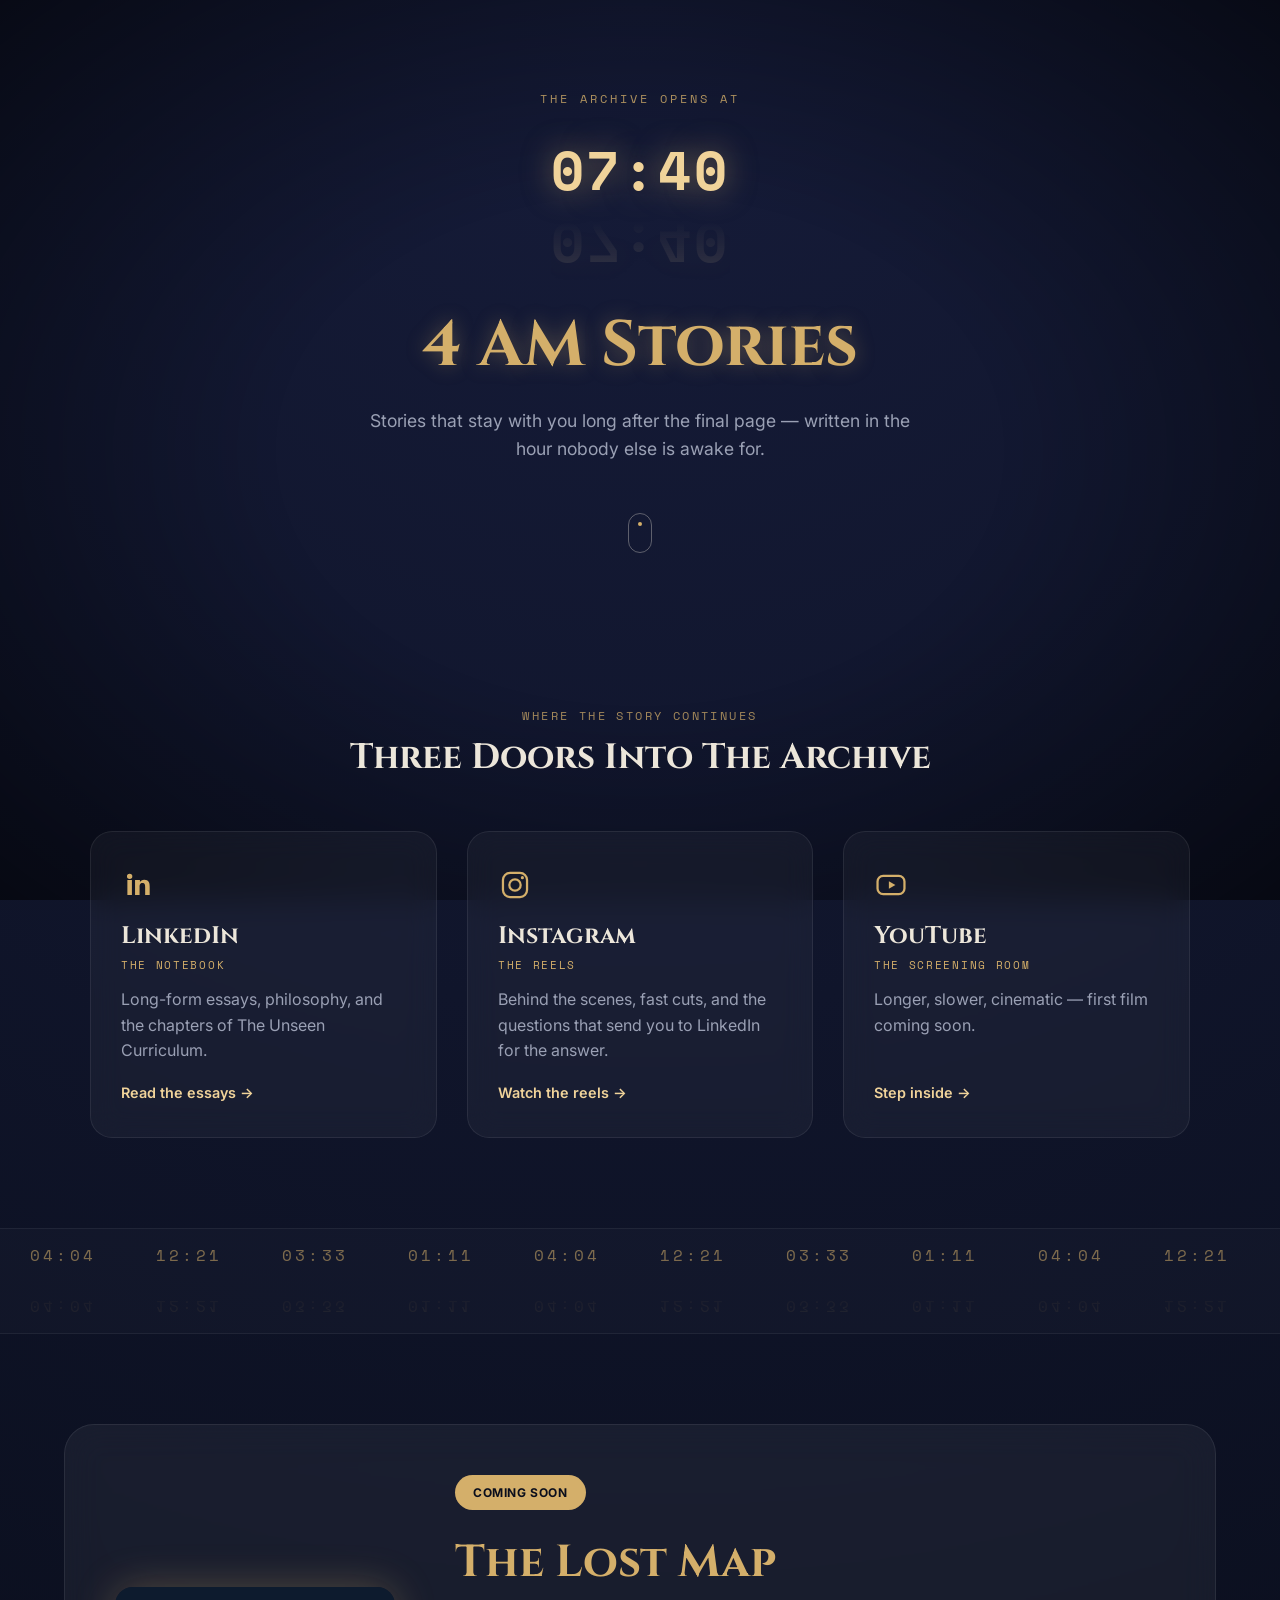
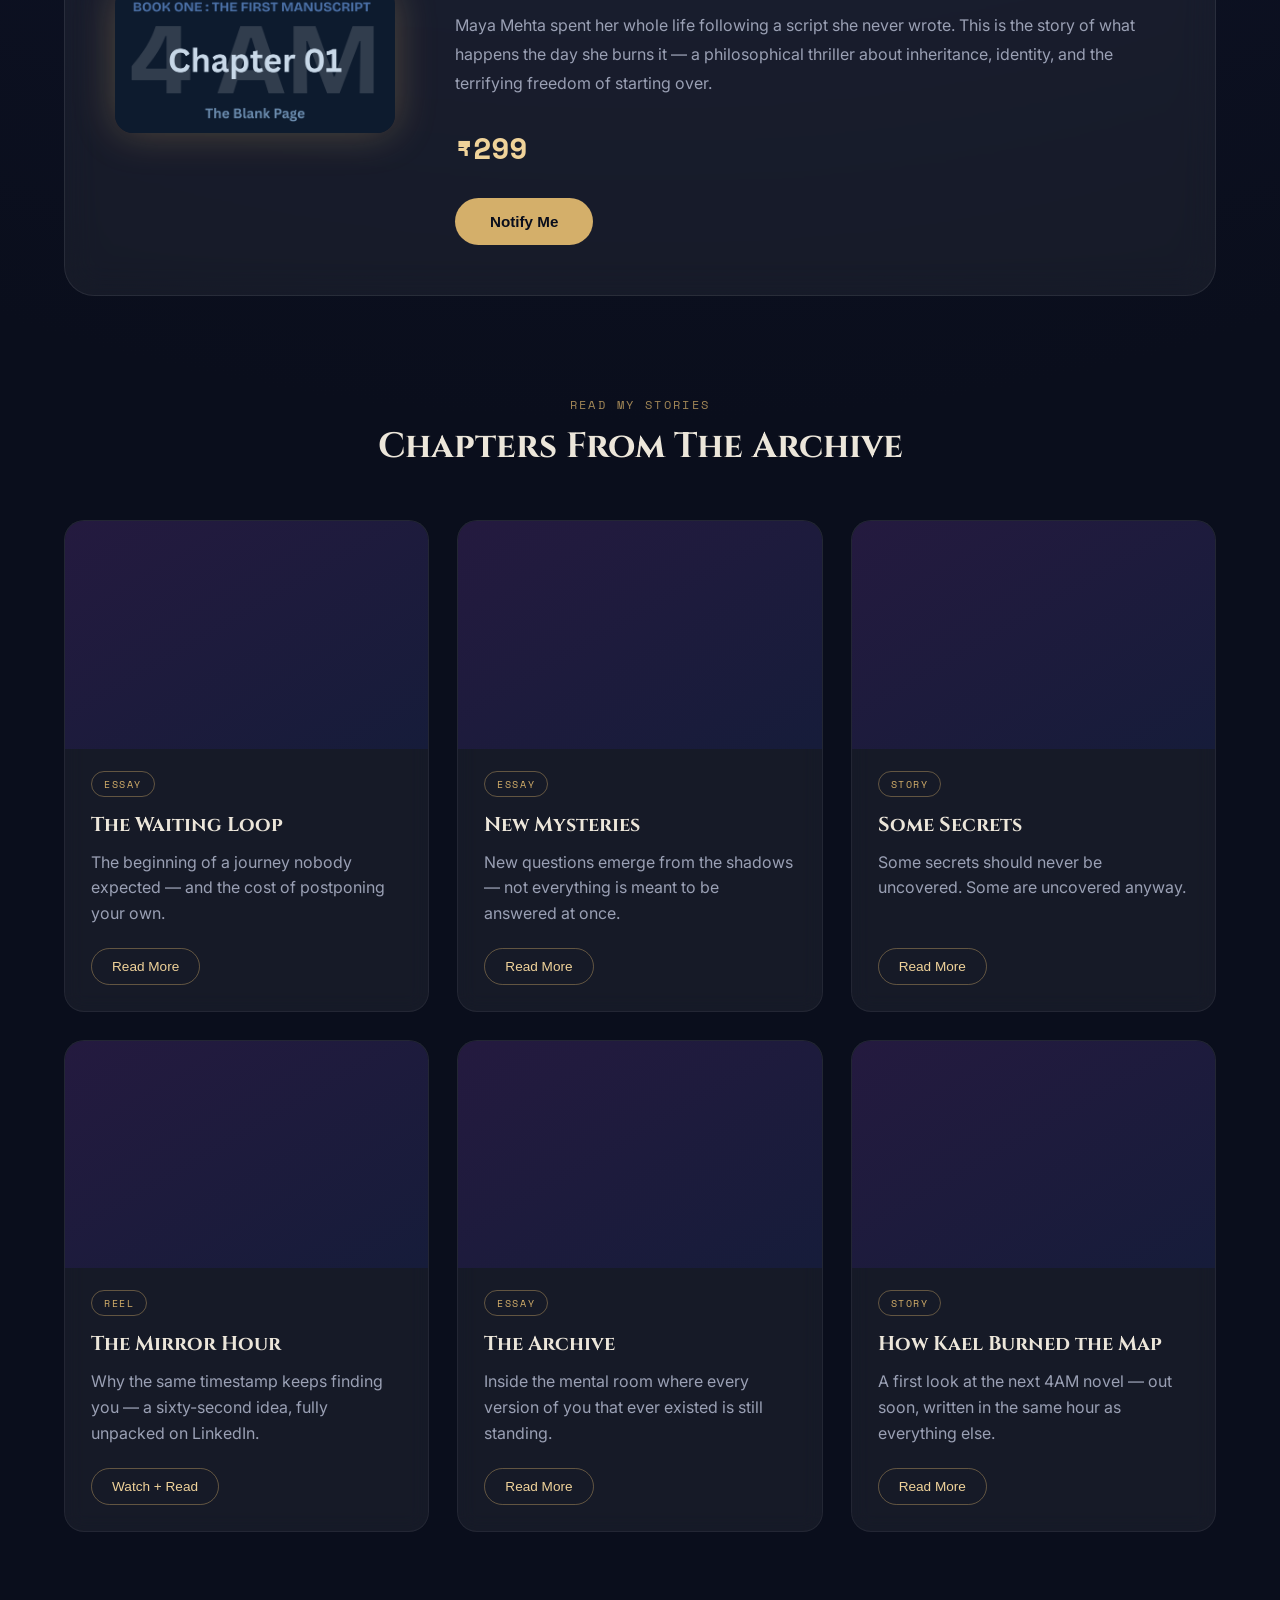
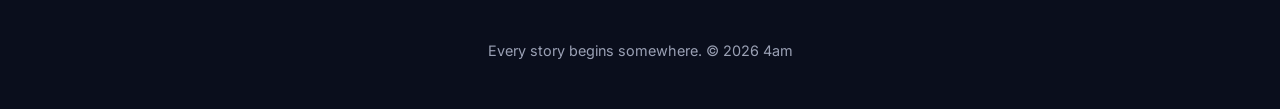
==== commit cc8538bf: "Enhanced" ====
--- a/index.html
+++ b/index.html
@@ -9,6 +9,21 @@
     <title>4 AM Stories</title>
     <link rel="icon" type="image/x-icon" href="4am.ico">
     <meta name="description" content="A world of stories, imagination and upcoming books, written in the hour before the world wakes up.">
+
+    <!-- Open Graph / link preview cards (WhatsApp, LinkedIn, etc.) -->
+    <meta property="og:type" content="website">
+    <meta property="og:title" content="4 AM Stories — The Archive">
+    <meta property="og:description" content="Stories that stay with you long after the final page — written in the hour nobody else is awake for.">
+    <!-- PASTE A 1200x630 PREVIEW IMAGE HERE -->
+    <meta property="og:image" content="assets/images/og-cover.png">
+    <!-- REPLACE WITH YOUR ACTUAL SITE URL ONCE LIVE -->
+    <meta property="og:url" content="https://storyteller4am.github.io/life/">
+
+    <meta name="twitter:card" content="summary_large_image">
+    <meta name="twitter:title" content="4 AM Stories — The Archive">
+    <meta name="twitter:description" content="Stories that stay with you long after the final page — written in the hour nobody else is awake for.">
+    <meta name="twitter:image" content="assets/images/og-cover.png">
+
     <link rel="stylesheet" href="assets/css/style.css">
     <link href="https://fonts.googleapis.com/css2?family=Cinzel:wght@600;700&family=Space+Mono:wght@400;700&family=Inter:wght@300;400;500;600&display=swap" rel="stylesheet">
 
@@ -35,7 +50,7 @@
 
     <p class="hero-sub">
         Stories that stay with you long after the final page —
-        written in the one hour nobody else is awake for.
+        written in the hour nobody else is awake for.
     </p>
 
     <a href="#portals" class="scroll-cue" aria-label="Scroll to explore">
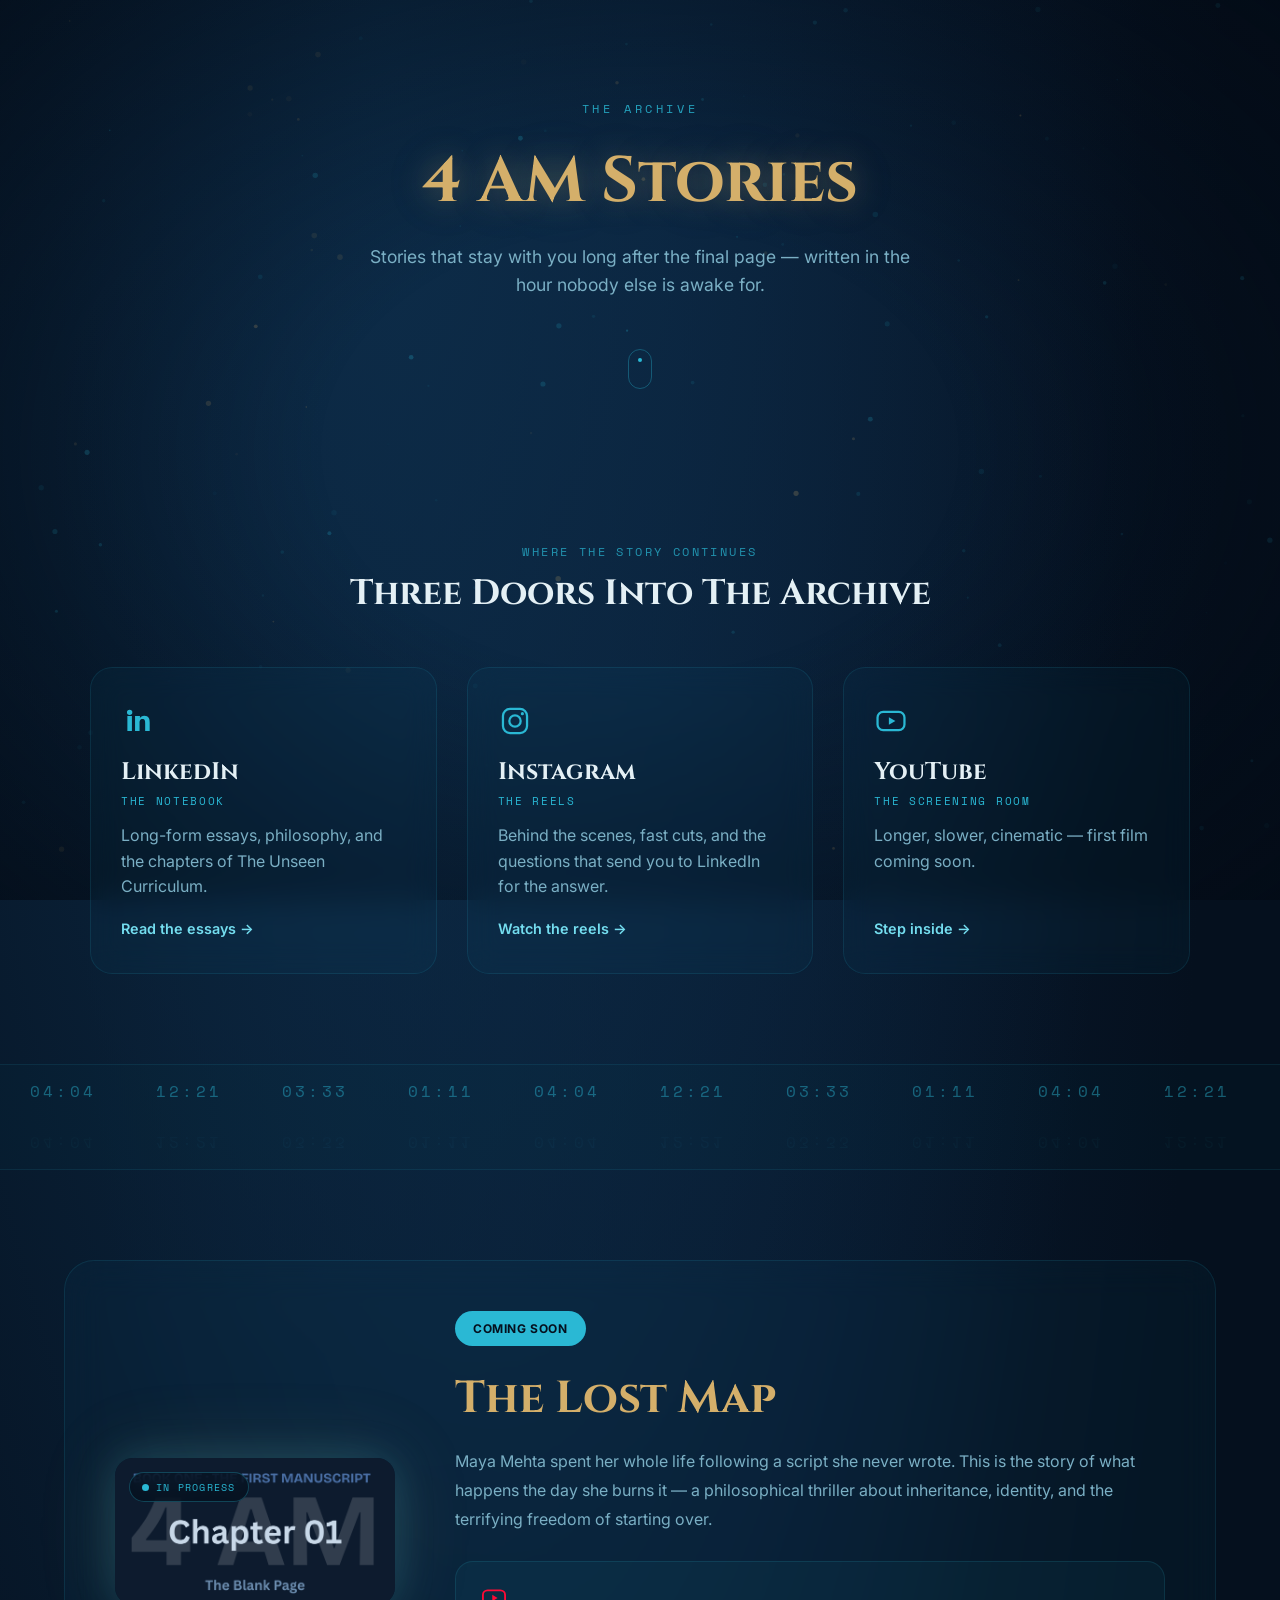
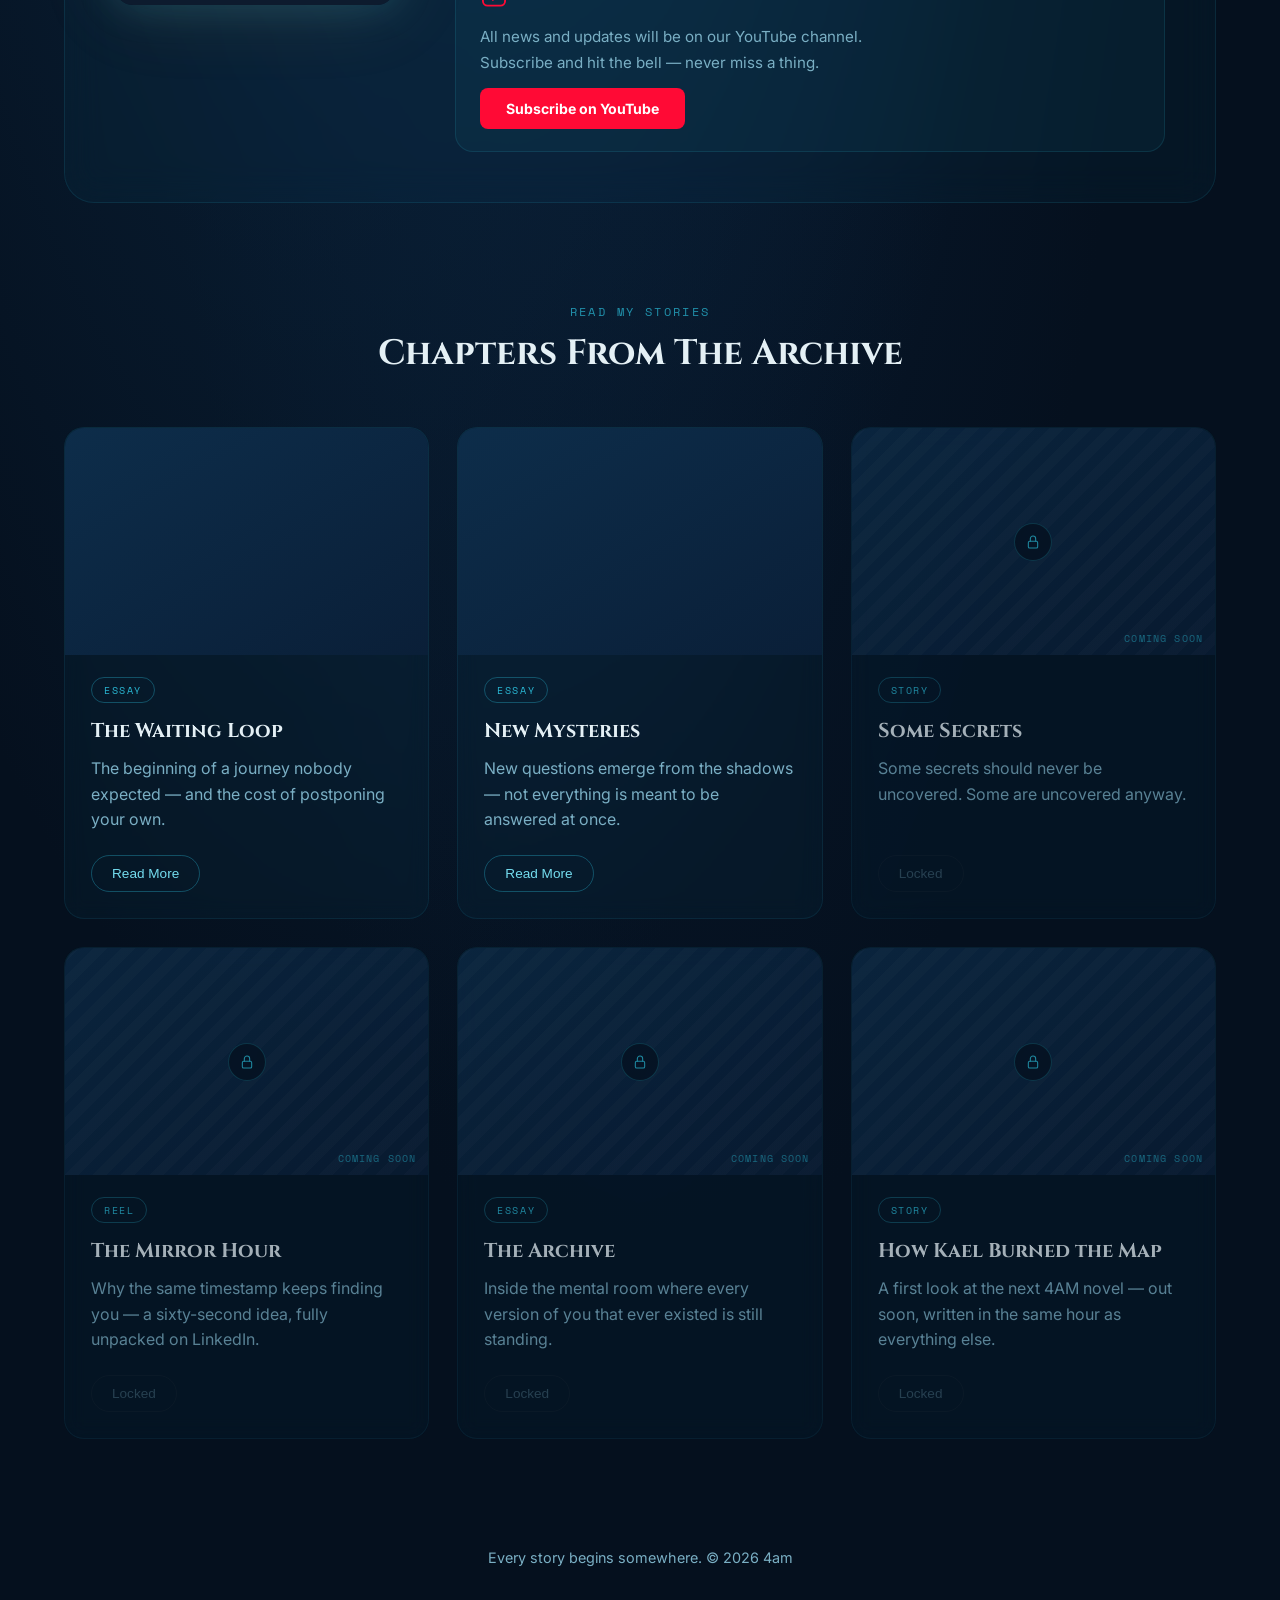
==== commit 94f5cd29: "Color updated" ====
--- a/index.html
+++ b/index.html
@@ -14,10 +14,8 @@
     <meta property="og:type" content="website">
     <meta property="og:title" content="4 AM Stories — The Archive">
     <meta property="og:description" content="Stories that stay with you long after the final page — written in the hour nobody else is awake for.">
-    <!-- PASTE A 1200x630 PREVIEW IMAGE HERE -->
     <meta property="og:image" content="assets/images/og-cover.png">
-    <!-- REPLACE WITH YOUR ACTUAL SITE URL ONCE LIVE -->
-    <meta property="og:url" content="https://storyteller4am.github.io/life/">
+    <meta property="og:url" content="https://storyteller4am.github.io/">
 
     <meta name="twitter:card" content="summary_large_image">
     <meta name="twitter:title" content="4 AM Stories — The Archive">
@@ -27,24 +25,31 @@
     <link rel="stylesheet" href="assets/css/style.css">
     <link href="https://fonts.googleapis.com/css2?family=Cinzel:wght@600;700&family=Space+Mono:wght@400;700&family=Inter:wght@300;400;500;600&display=swap" rel="stylesheet">
 
+    <!-- Microsoft Clarity -->
+    <script type="text/javascript">
+        (function(c,l,a,r,i,t,y){
+            c[a]=c[a]||function(){(c[a].q=c[a].q||[]).push(arguments)};
+            t=l.createElement(r);t.async=1;t.src="https://www.clarity.ms/tag/"+i;
+            y=l.getElementsByTagName(r)[0];y.parentNode.insertBefore(t,y);
+        })(window, document, "clarity", "script", "xai7fh1ipv");
+    </script>
+
 </head>
 
 <body>
 
 <div class="vignette"></div>
 
-<!-- ===================================
-     HERO / THE CLOCK
+<!-- ocean depth particle canvas -->
+<canvas id="oceanCanvas" aria-hidden="true"></canvas>
+
+<!-- ===================================
+     HERO
 =================================== -->
 
 <header class="hero">
 
-    <p class="hero-eyebrow">the archive opens at</p>
-
-    <div class="clock-wrap">
-        <div id="liveClock" class="clock">04:00</div>
-        <div id="liveClockMirror" class="clock clock-mirror" aria-hidden="true">04:00</div>
-    </div>
+    <p class="hero-eyebrow">the archive</p>
 
     <h1>4 AM Stories</h1>
 
@@ -126,10 +131,15 @@
 <section class="book-banner reveal">
 
     <div class="book-left">
-        <!-- PASTE YOUR BOOK COVER HERE: replace src below -->
         <img src="assets/images/book-cover.png" alt="The Lost Map — book cover"
              onerror="this.parentElement.classList.add('img-fallback'); this.remove();">
         <div class="book-left-fallback">The Lost Map</div>
+
+        <!-- IN PROGRESS BADGE -->
+        <div class="book-in-progress">
+            <span class="bip-dot"></span>
+            <span>In Progress</span>
+        </div>
     </div>
 
     <div class="book-right">
@@ -145,9 +155,14 @@
             terrifying freedom of starting over.
         </p>
 
-        <div class="price">₹299</div>
-
-        <button class="notify-btn">Notify Me</button>
+        <!-- YOUTUBE UPDATE CTA (replaces Notify Me) -->
+        <div class="yt-update-cta">
+            <svg viewBox="0 0 24 24" fill="none"><rect x="2.5" y="5.5" width="19" height="13" rx="4" stroke="currentColor" stroke-width="1.6"/><path d="M10.5 9.3v5.4l4.6-2.7-4.6-2.7Z" fill="currentColor"/></svg>
+            <p>All news and updates will be on our YouTube channel.<br>Subscribe and hit the bell — never miss a thing.</p>
+            <a href="http://www.youtube.com/@4AMStoryteller" target="_blank" rel="noopener" class="yt-subscribe-btn">
+                Subscribe on YouTube
+            </a>
+        </div>
 
     </div>
 
@@ -166,7 +181,6 @@
 
         <article class="story-card reveal">
             <div class="story-cover">
-                <!-- PASTE CHAPTER IMAGE HERE -->
                 <img src="assets/images/chapter-1.jpg" alt="" onerror="this.remove()">
             </div>
             <span class="story-tag">Essay</span>
@@ -185,44 +199,60 @@
             <button>Read More</button>
         </article>
 
-        <article class="story-card reveal">
-            <div class="story-cover">
+        <article class="story-card locked reveal">
+            <div class="story-cover" style="position:relative;">
                 <img src="assets/images/chapter-3.jpg" alt="" onerror="this.remove()">
+                <div class="lock-icon">
+                    <svg viewBox="0 0 24 24" fill="none"><rect x="5" y="11" width="14" height="10" rx="2" stroke="currentColor" stroke-width="1.6"/><path d="M8 11V7a4 4 0 0 1 8 0v4" stroke="currentColor" stroke-width="1.6" stroke-linecap="round"/></svg>
+                </div>
+                <span class="lock-label">coming soon</span>
             </div>
             <span class="story-tag">Story</span>
             <h3>Some Secrets</h3>
             <p>Some secrets should never be uncovered. Some are uncovered anyway.</p>
-            <button>Read More</button>
-        </article>
-
-        <article class="story-card reveal">
-            <div class="story-cover">
+            <button disabled>Locked</button>
+        </article>
+
+        <article class="story-card locked reveal">
+            <div class="story-cover" style="position:relative;">
                 <img src="assets/images/chapter-4.jpg" alt="" onerror="this.remove()">
+                <div class="lock-icon">
+                    <svg viewBox="0 0 24 24" fill="none"><rect x="5" y="11" width="14" height="10" rx="2" stroke="currentColor" stroke-width="1.6"/><path d="M8 11V7a4 4 0 0 1 8 0v4" stroke="currentColor" stroke-width="1.6" stroke-linecap="round"/></svg>
+                </div>
+                <span class="lock-label">coming soon</span>
             </div>
             <span class="story-tag">Reel</span>
             <h3>The Mirror Hour</h3>
             <p>Why the same timestamp keeps finding you — a sixty-second idea, fully unpacked on LinkedIn.</p>
-            <button>Watch + Read</button>
-        </article>
-
-        <article class="story-card reveal">
-            <div class="story-cover">
+            <button disabled>Locked</button>
+        </article>
+
+        <article class="story-card locked reveal">
+            <div class="story-cover" style="position:relative;">
                 <img src="assets/images/chapter-5.jpg" alt="" onerror="this.remove()">
+                <div class="lock-icon">
+                    <svg viewBox="0 0 24 24" fill="none"><rect x="5" y="11" width="14" height="10" rx="2" stroke="currentColor" stroke-width="1.6"/><path d="M8 11V7a4 4 0 0 1 8 0v4" stroke="currentColor" stroke-width="1.6" stroke-linecap="round"/></svg>
+                </div>
+                <span class="lock-label">coming soon</span>
             </div>
             <span class="story-tag">Essay</span>
             <h3>The Archive</h3>
             <p>Inside the mental room where every version of you that ever existed is still standing.</p>
-            <button>Read More</button>
-        </article>
-
-        <article class="story-card reveal">
-            <div class="story-cover">
+            <button disabled>Locked</button>
+        </article>
+
+        <article class="story-card locked reveal">
+            <div class="story-cover" style="position:relative;">
                 <img src="assets/images/chapter-6.jpg" alt="" onerror="this.remove()">
+                <div class="lock-icon">
+                    <svg viewBox="0 0 24 24" fill="none"><rect x="5" y="11" width="14" height="10" rx="2" stroke="currentColor" stroke-width="1.6"/><path d="M8 11V7a4 4 0 0 1 8 0v4" stroke="currentColor" stroke-width="1.6" stroke-linecap="round"/></svg>
+                </div>
+                <span class="lock-label">coming soon</span>
             </div>
             <span class="story-tag">Story</span>
             <h3>How Kael Burned the Map</h3>
             <p>A first look at the next 4AM novel — out soon, written in the same hour as everything else.</p>
-            <button>Read More</button>
+            <button disabled>Locked</button>
         </article>
 
     </div>
--- a/assets/css/style.css
+++ b/assets/css/style.css
@@ -1,16 +1,18 @@
 /* ===================================
-   TOKENS
+   TOKENS  — deep ocean, teal accent
+   (distinct from LinkedIn's #0077b5)
 =================================== */
 
 :root{
-    --ink:#0a0e1c;
-    --indigo-deep:#161c3a;
-    --violet-haze:#241a3f;
-    --ember:#c2664f;
+    --ink:#05101e;
+    --deep:#0a1f38;
+    --mid:#0d2d4a;
+    --teal:#2ab8d4;
+    --teal-bright:#74ddef;
     --gold:#d4af6a;
     --gold-bright:#f0d39a;
-    --parchment:#ece6da;
-    --mist:#9aa0b4;
+    --parchment:#e4f0f5;
+    --mist:#7aafc4;
 
     --font-display:'Cinzel', serif;
     --font-body:'Inter', sans-serif;
@@ -21,15 +23,8 @@
    RESET
 =================================== */
 
-*{
-    margin:0;
-    padding:0;
-    box-sizing:border-box;
-}
-
-html{
-    scroll-behavior:smooth;
-}
+*{ margin:0; padding:0; box-sizing:border-box; }
+html{ scroll-behavior:smooth; }
 
 body{
     background:var(--ink);
@@ -39,7 +34,19 @@
     overflow-x:hidden;
     position:relative;
     background:
-        radial-gradient(circle at top, var(--indigo-deep) 0%, var(--ink) 60%);
+        radial-gradient(ellipse at 30% 0%, var(--mid) 0%, transparent 60%),
+        radial-gradient(ellipse at top, var(--deep) 0%, var(--ink) 65%);
+}
+
+/* ocean canvas — sits behind everything */
+#oceanCanvas{
+    position:fixed;
+    inset:0;
+    width:100%;
+    height:100%;
+    z-index:0;
+    pointer-events:none;
+    opacity:.55;
 }
 
 .vignette{
@@ -47,14 +54,10 @@
     inset:0;
     pointer-events:none;
     z-index:1;
-    background:radial-gradient(ellipse at center, transparent 40%, rgba(0,0,0,.55) 100%);
-}
-
-::selection{
-    background:var(--gold);
-    color:var(--ink);
-}
-
+    background:radial-gradient(ellipse at center, transparent 35%, rgba(3,10,20,.65) 100%);
+}
+
+::selection{ background:var(--teal); color:var(--ink); }
 a{ color:inherit; }
 
 /* ===================================
@@ -66,11 +69,7 @@
     transform:translateY(30px);
     transition:opacity .8s ease, transform .8s ease;
 }
-
-.reveal.in-view{
-    opacity:1;
-    transform:translateY(0);
-}
+.reveal.in-view{ opacity:1; transform:translateY(0); }
 
 @media (prefers-reduced-motion: reduce){
     .reveal{ opacity:1; transform:none; transition:none; }
@@ -83,50 +82,26 @@
 
 .hero{
     text-align:center;
-    padding:90px 20px 60px;
+    padding:100px 20px 60px;
     position:relative;
     z-index:2;
 }
 
 .hero-eyebrow{
     font-family:var(--font-mono);
-    letter-spacing:.25em;
+    letter-spacing:.3em;
     text-transform:uppercase;
     font-size:.75rem;
-    color:var(--gold);
-    opacity:.8;
+    color:var(--teal);
+    opacity:.85;
     margin-bottom:22px;
-}
-
-.clock-wrap{
-    display:flex;
-    flex-direction:column;
-    align-items:center;
-    margin-bottom:18px;
-}
-
-.clock{
-    font-family:var(--font-mono);
-    font-size:3.4rem;
-    font-weight:700;
-    color:var(--gold-bright);
-    text-shadow:0 0 30px rgba(212,175,106,.5);
-    letter-spacing:.05em;
-}
-
-.clock-mirror{
-    transform:scaleY(-1);
-    margin-top:-6px;
-    opacity:.18;
-    -webkit-mask-image:linear-gradient(to bottom, rgba(0,0,0,.9), transparent 80%);
-    mask-image:linear-gradient(to bottom, rgba(0,0,0,.9), transparent 80%);
 }
 
 .hero h1{
     font-family:var(--font-display);
     font-size:4rem;
     color:var(--gold);
-    text-shadow:0 0 20px rgba(212,175,106,.35);
+    text-shadow:0 0 30px rgba(212,175,106,.35), 0 0 60px rgba(42,184,212,.15);
     margin-bottom:18px;
 }
 
@@ -143,11 +118,10 @@
     margin-top:50px;
     width:24px;
     height:40px;
-    border:1.5px solid rgba(236,230,218,.35);
+    border:1.5px solid rgba(42,184,212,.35);
     border-radius:20px;
     position:relative;
 }
-
 .scroll-cue span{
     position:absolute;
     top:8px;
@@ -156,10 +130,9 @@
     height:4px;
     margin-left:-2px;
     border-radius:50%;
-    background:var(--gold);
+    background:var(--teal);
     animation:scrollDot 1.8s ease infinite;
 }
-
 @keyframes scrollDot{
     0%{ transform:translateY(0); opacity:1; }
     70%{ transform:translateY(14px); opacity:0; }
@@ -175,7 +148,7 @@
     font-size:.75rem;
     letter-spacing:.2em;
     text-transform:uppercase;
-    color:var(--gold);
+    color:var(--teal);
     opacity:.75;
     text-align:center;
     margin-bottom:10px;
@@ -190,7 +163,7 @@
 }
 
 /* ===================================
-   PORTALS (LinkedIn / Instagram / YouTube)
+   PORTALS
 =================================== */
 
 .portals{
@@ -216,8 +189,8 @@
     display:flex;
     flex-direction:column;
     align-items:flex-start;
-    border:1px solid rgba(255,255,255,.08);
-    background:rgba(255,255,255,.04);
+    border:1px solid rgba(42,184,212,.12);
+    background:rgba(42,184,212,.04);
     backdrop-filter:blur(15px);
     transition:.4s ease;
     position:relative;
@@ -239,24 +212,20 @@
 
 .portal-card:hover{
     transform:translateY(-8px);
-    border-color:rgba(212,175,106,.4);
-    box-shadow:0 20px 40px rgba(0,0,0,.4);
-}
-
+    border-color:rgba(42,184,212,.45);
+    box-shadow:0 20px 40px rgba(0,0,0,.4), 0 0 30px rgba(42,184,212,.1);
+}
 .portal-card:hover::before{ opacity:.22; }
 
 .portal-icon, .portal-card h3, .portal-tag, .portal-desc, .portal-cta{
-    position:relative;
-    z-index:1;
+    position:relative; z-index:1;
 }
 
 .portal-icon{
-    width:34px;
-    height:34px;
-    color:var(--gold);
+    width:34px; height:34px;
+    color:var(--teal);
     margin-bottom:18px;
 }
-
 .portal-icon svg{ width:100%; height:100%; }
 
 .portal-card h3{
@@ -270,7 +239,7 @@
     font-size:.7rem;
     letter-spacing:.15em;
     text-transform:uppercase;
-    color:var(--gold);
+    color:var(--teal);
     margin-bottom:14px;
 }
 
@@ -283,12 +252,12 @@
 
 .portal-cta{
     font-size:.9rem;
-    color:var(--gold-bright);
+    color:var(--teal-bright);
     font-weight:600;
 }
 
 /* ===================================
-   MIRROR HOURS TICKER (signature)
+   MIRROR HOURS TICKER
 =================================== */
 
 .mirror-hours{
@@ -296,9 +265,9 @@
     overflow:hidden;
     position:relative;
     z-index:2;
-    border-top:1px solid rgba(255,255,255,.06);
-    border-bottom:1px solid rgba(255,255,255,.06);
-    background:rgba(255,255,255,.02);
+    border-top:1px solid rgba(42,184,212,.1);
+    border-bottom:1px solid rgba(42,184,212,.1);
+    background:rgba(42,184,212,.02);
 }
 
 .ticker-track{
@@ -312,18 +281,17 @@
     font-family:var(--font-mono);
     font-size:1rem;
     letter-spacing:.2em;
-    color:var(--gold);
-    opacity:.55;
+    color:var(--teal);
+    opacity:.45;
     padding:0 30px;
     white-space:nowrap;
 }
 
 .ticker-reflection{
     transform:scaleY(-1);
-    opacity:.3;
+    opacity:.25;
     -webkit-mask-image:linear-gradient(to bottom, rgba(0,0,0,.8), transparent 90%);
     mask-image:linear-gradient(to bottom, rgba(0,0,0,.8), transparent 90%);
-    animation-name:tickerScroll;
 }
 
 @keyframes tickerScroll{
@@ -331,9 +299,7 @@
     to{ transform:translateX(-50%); }
 }
 
-.ticker-reflection{
-    animation:tickerScrollReflect 28s linear infinite;
-}
+.ticker-reflection{ animation:tickerScrollReflect 28s linear infinite; }
 
 @keyframes tickerScrollReflect{
     from{ transform:scaleY(-1) translateX(0); }
@@ -348,7 +314,7 @@
     width:90%;
     max-width:1200px;
     margin:90px auto;
-    background:rgba(255,255,255,.05);
+    background:rgba(42,184,212,.04);
     backdrop-filter:blur(18px);
     border-radius:30px;
     padding:50px;
@@ -356,21 +322,18 @@
     align-items:center;
     justify-content:center;
     gap:60px;
-    border:1px solid rgba(255,255,255,.08);
-    position:relative;
-    z-index:2;
-}
-
-.book-left{
-    flex-shrink:0;
-    position:relative;
-}
+    border:1px solid rgba(42,184,212,.12);
+    position:relative;
+    z-index:2;
+}
+
+.book-left{ flex-shrink:0; position:relative; }
 
 .book-left img{
     width:280px;
     max-width:100%;
     border-radius:18px;
-    box-shadow:0 0 40px rgba(212,175,106,.3);
+    box-shadow:0 0 40px rgba(42,184,212,.2), 0 0 80px rgba(212,175,106,.15);
     display:block;
 }
 
@@ -385,20 +348,18 @@
     font-family:var(--font-display);
     font-size:1.4rem;
     color:var(--gold);
-    background:linear-gradient(160deg, var(--violet-haze), var(--ink));
-    border:1px solid rgba(212,175,106,.3);
-    box-shadow:0 0 40px rgba(212,175,106,.2);
+    background:linear-gradient(160deg, var(--mid), var(--ink));
+    border:1px solid rgba(42,184,212,.25);
+    box-shadow:0 0 40px rgba(42,184,212,.15);
     padding:20px;
 }
-
-/* shown automatically when the <img> fails to load and removes itself */
 .book-left.img-fallback .book-left-fallback{ display:flex; }
 
 .book-right{ flex:1; min-width:240px; }
 
 .coming-soon{
     display:inline-block;
-    background:var(--gold);
+    background:var(--teal);
     color:var(--ink);
     padding:10px 18px;
     border-radius:50px;
@@ -422,29 +383,85 @@
     margin-bottom:28px;
 }
 
-.price{
+/* ===================================
+   BOOK IN-PROGRESS BADGE
+=================================== */
+
+.book-in-progress{
+    position:absolute;
+    top:14px;
+    left:14px;
+    display:flex;
+    align-items:center;
+    gap:7px;
+    background:rgba(5,16,30,.75);
+    backdrop-filter:blur(8px);
+    border:1px solid rgba(42,184,212,.3);
+    color:var(--teal);
     font-family:var(--font-mono);
-    font-size:1.9rem;
+    font-size:.65rem;
+    letter-spacing:.12em;
+    text-transform:uppercase;
+    padding:6px 12px;
+    border-radius:30px;
+}
+
+.bip-dot{
+    width:7px;
+    height:7px;
+    border-radius:50%;
+    background:var(--teal);
+    animation:bipPulse 1.6s ease-in-out infinite;
+    flex-shrink:0;
+}
+
+@keyframes bipPulse{
+    0%,100%{ opacity:1; transform:scale(1); }
+    50%{ opacity:.3; transform:scale(.65); }
+}
+
+/* ===================================
+   YOUTUBE UPDATE CTA
+=================================== */
+
+.yt-update-cta{
+    display:flex;
+    flex-direction:column;
+    gap:12px;
+    background:rgba(42,184,212,.05);
+    border:1px solid rgba(42,184,212,.14);
+    border-radius:18px;
+    padding:22px 24px;
+}
+
+.yt-update-cta svg{
+    width:28px; height:28px;
+    color:#ff0a35;
+    flex-shrink:0;
+}
+
+.yt-update-cta p{
+    color:var(--mist);
+    line-height:1.7;
+    margin-bottom:0;
+    font-size:.95rem;
+}
+
+.yt-subscribe-btn{
+    display:inline-block;
+    text-decoration:none;
+    background:#ff0a35;
+    color:#fff;
     font-weight:700;
-    color:var(--gold-bright);
-    margin-bottom:28px;
-}
-
-.notify-btn{
-    border:none;
-    background:var(--gold);
-    color:var(--ink);
-    font-weight:700;
-    padding:15px 35px;
-    border-radius:50px;
-    cursor:pointer;
-    transition:.3s;
-    font-size:.95rem;
-}
-
-.notify-btn:hover{
-    transform:translateY(-4px);
-    background:var(--gold-bright);
+    padding:12px 26px;
+    border-radius:8px;
+    font-size:.88rem;
+    transition:.3s ease;
+    align-self:flex-start;
+}
+.yt-subscribe-btn:hover{
+    transform:translateY(-3px);
+    box-shadow:0 10px 28px rgba(255,10,53,.35);
 }
 
 /* ===================================
@@ -467,11 +484,11 @@
 }
 
 .story-card{
-    background:rgba(255,255,255,.05);
+    background:rgba(42,184,212,.04);
     border-radius:20px;
     backdrop-filter:blur(10px);
     transition:.35s ease;
-    border:1px solid rgba(255,255,255,.06);
+    border:1px solid rgba(42,184,212,.1);
     overflow:hidden;
     text-align:left;
     display:flex;
@@ -480,18 +497,18 @@
 
 .story-card:hover{
     transform:translateY(-8px);
-    border-color:rgba(212,175,106,.35);
+    border-color:rgba(42,184,212,.4);
+    box-shadow:0 16px 36px rgba(0,0,0,.4), 0 0 20px rgba(42,184,212,.08);
 }
 
 .story-cover{
     width:100%;
     aspect-ratio:16/10;
-    background:linear-gradient(150deg, var(--violet-haze), var(--indigo-deep));
+    background:linear-gradient(150deg, var(--mid), var(--deep));
 }
 
 .story-cover img{
-    width:100%;
-    height:100%;
+    width:100%; height:100%;
     object-fit:cover;
     display:block;
 }
@@ -509,8 +526,8 @@
     font-size:.65rem;
     letter-spacing:.15em;
     text-transform:uppercase;
-    color:var(--gold);
-    border:1px solid rgba(212,175,106,.4);
+    color:var(--teal);
+    border:1px solid rgba(42,184,212,.35);
     border-radius:30px;
     padding:4px 12px;
 }
@@ -533,8 +550,8 @@
     align-self:flex-start;
     margin-bottom:26px;
     background:transparent;
-    color:var(--gold-bright);
-    border:1px solid rgba(212,175,106,.4);
+    color:var(--teal-bright);
+    border:1px solid rgba(42,184,212,.35);
     padding:10px 20px;
     border-radius:30px;
     cursor:pointer;
@@ -543,9 +560,77 @@
 }
 
 .story-card button:hover{
-    background:var(--gold);
+    background:var(--teal);
     color:var(--ink);
-    border-color:var(--gold);
+    border-color:var(--teal);
+}
+
+.story-card button:disabled{
+    opacity:.4;
+    cursor:not-allowed;
+    color:var(--mist);
+    border-color:rgba(255,255,255,.08);
+}
+.story-card button:disabled:hover{
+    background:transparent;
+    color:var(--mist);
+    border-color:rgba(255,255,255,.08);
+    transform:none;
+}
+
+/* ===================================
+   STORY CARD LOCKED STATE
+=================================== */
+
+.story-card.locked{ cursor:default; opacity:.72; }
+.story-card.locked:hover{
+    transform:none;
+    border-color:rgba(42,184,212,.1);
+    box-shadow:none;
+}
+
+.story-card.locked .story-cover::after{
+    content:"";
+    position:absolute;
+    inset:0;
+    background:repeating-linear-gradient(
+        135deg,
+        rgba(255,255,255,.025),
+        rgba(255,255,255,.025) 10px,
+        transparent 10px,
+        transparent 20px
+    );
+}
+
+.lock-icon{
+    position:absolute;
+    top:50%;
+    left:50%;
+    transform:translate(-50%,-50%);
+    width:38px; height:38px;
+    background:rgba(5,16,30,.75);
+    backdrop-filter:blur(6px);
+    border:1px solid rgba(42,184,212,.3);
+    border-radius:50%;
+    display:flex;
+    align-items:center;
+    justify-content:center;
+    z-index:2;
+}
+
+.lock-icon svg{ width:16px; height:16px; color:var(--teal); }
+
+.lock-label{
+    position:absolute;
+    bottom:10px;
+    right:12px;
+    font-family:var(--font-mono);
+    font-size:.6rem;
+    letter-spacing:.12em;
+    text-transform:uppercase;
+    color:var(--teal);
+    opacity:.7;
+    z-index:2;
 }
 
 /* ===================================
@@ -567,9 +652,8 @@
 
 @media (max-width: 768px) {
 
-    .hero{ padding:50px 15px; }
-    .clock{ font-size:2.2rem; }
-    .hero h1{ font-size:2.2rem; line-height:1.2; }
+    .hero{ padding:60px 15px 40px; }
+    .hero h1{ font-size:2.4rem; line-height:1.2; }
     .hero-sub{ font-size:.95rem; padding:0 10px; }
 
     .portals{ width:95%; margin-top:60px; }
@@ -585,8 +669,7 @@
     }
     .book-left img, .book-left-fallback{ width:200px; height:280px; }
     .book-right h2{ font-size:1.9rem; }
-    .price{ font-size:1.6rem; }
-    .notify-btn{ width:100%; max-width:260px; }
+    .yt-subscribe-btn{ align-self:center; }
 
     .stories-section{ width:95%; margin-top:70px; }
 
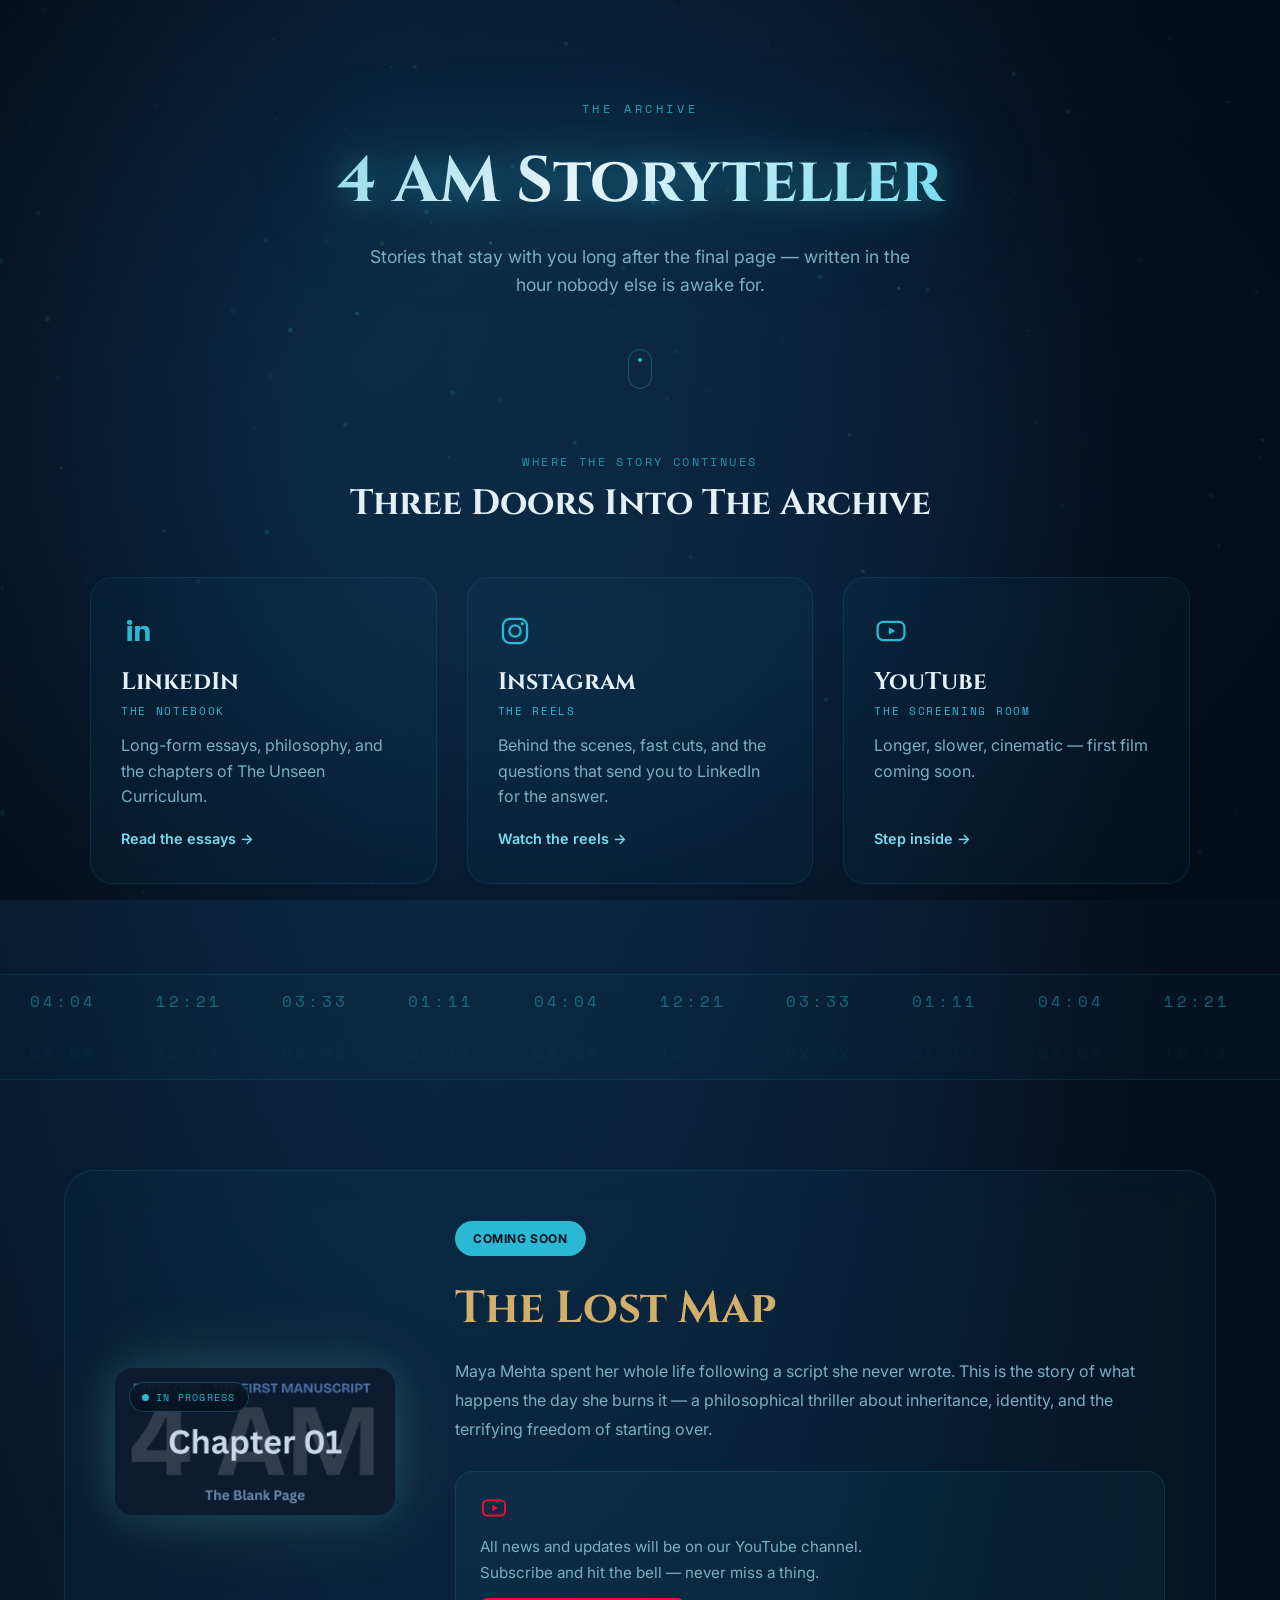
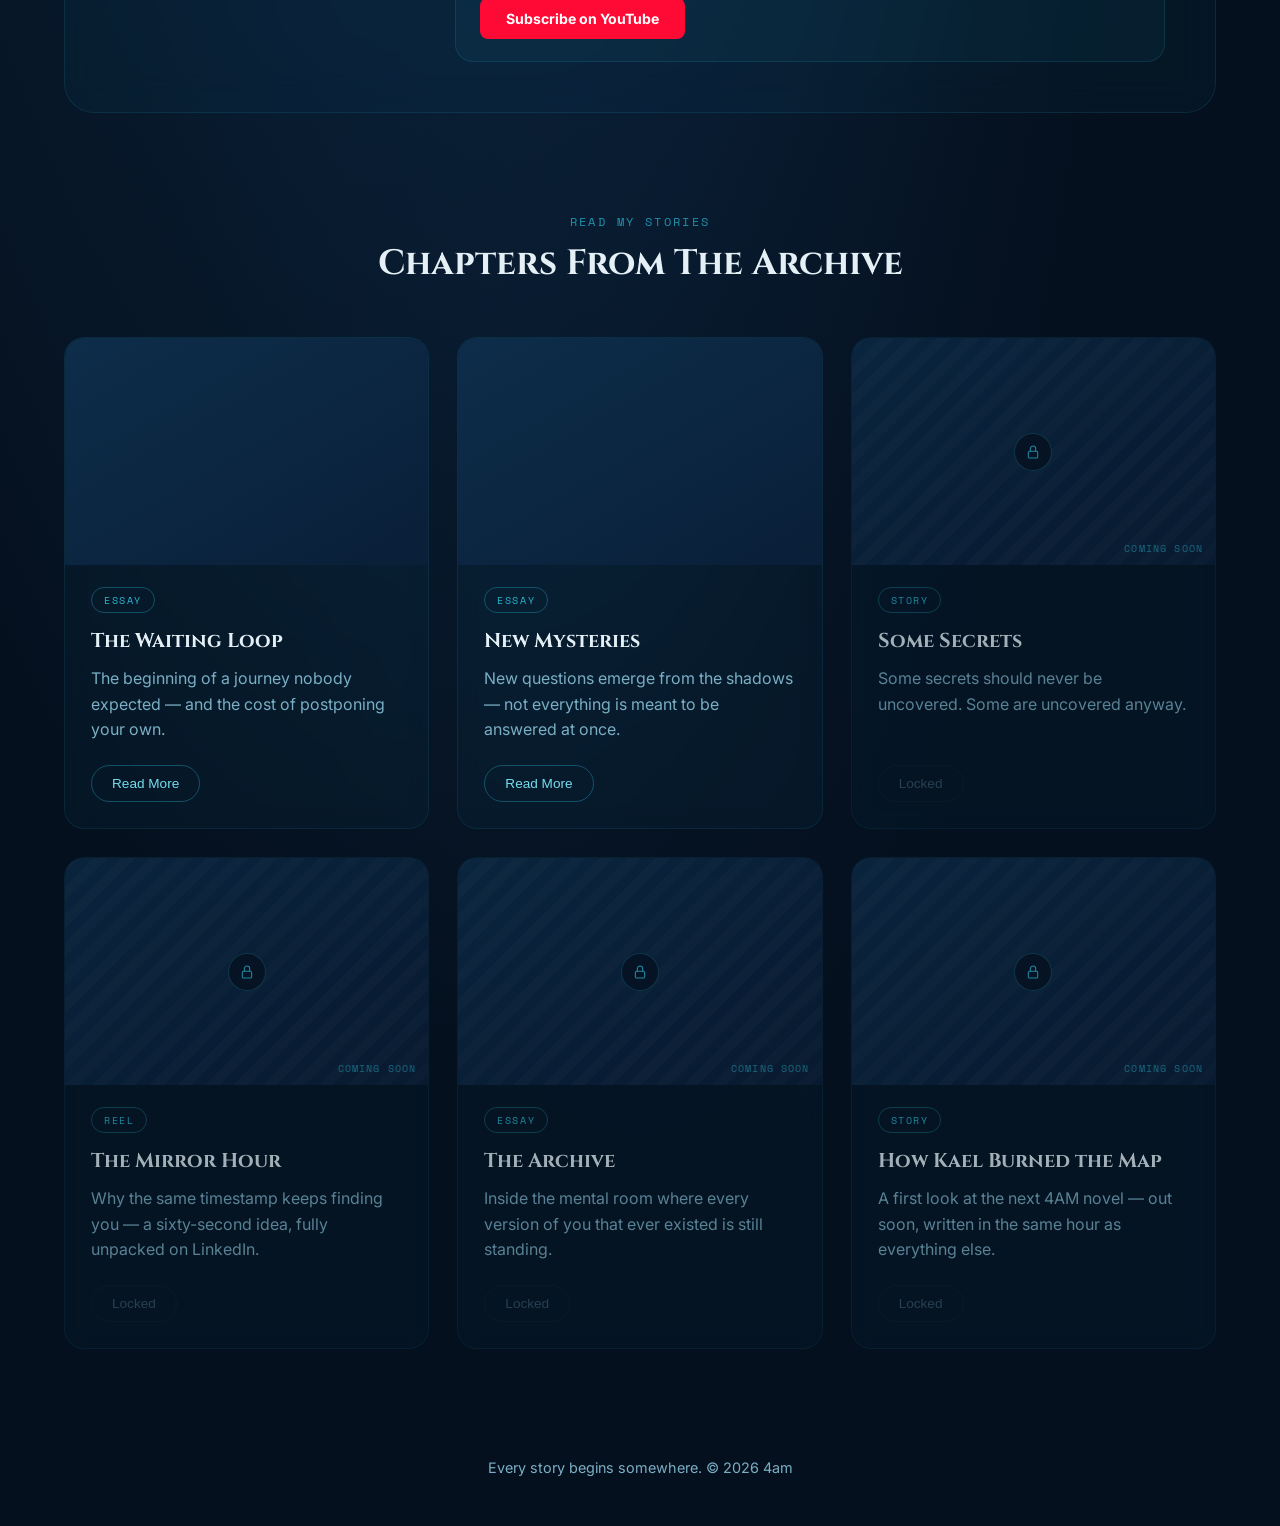
==== commit a50d8159: "Title change" ====
--- a/index.html
+++ b/index.html
@@ -51,7 +51,7 @@
 
     <p class="hero-eyebrow">the archive</p>
 
-    <h1>4 AM Stories</h1>
+    <h1>4 AM Storyteller</h1>
 
     <p class="hero-sub">
         Stories that stay with you long after the final page —
--- a/assets/css/style.css
+++ b/assets/css/style.css
@@ -100,8 +100,11 @@
 .hero h1{
     font-family:var(--font-display);
     font-size:4rem;
-    color:var(--gold);
-    text-shadow:0 0 30px rgba(212,175,106,.35), 0 0 60px rgba(42,184,212,.15);
+    background:linear-gradient(135deg, #2ab8d4 0%, #e8f4f8 45%, #74ddef 75%, #a8e8f5 100%);
+    -webkit-background-clip:text;
+    -webkit-text-fill-color:transparent;
+    background-clip:text;
+    filter:drop-shadow(0 0 18px rgba(42,184,212,.6)) drop-shadow(0 0 50px rgba(42,184,212,.25));
     margin-bottom:18px;
 }
 
@@ -169,7 +172,7 @@
 .portals{
     width:90%;
     max-width:1100px;
-    margin:90px auto 0;
+    margin:0px auto 0;
     position:relative;
     z-index:2;
 }
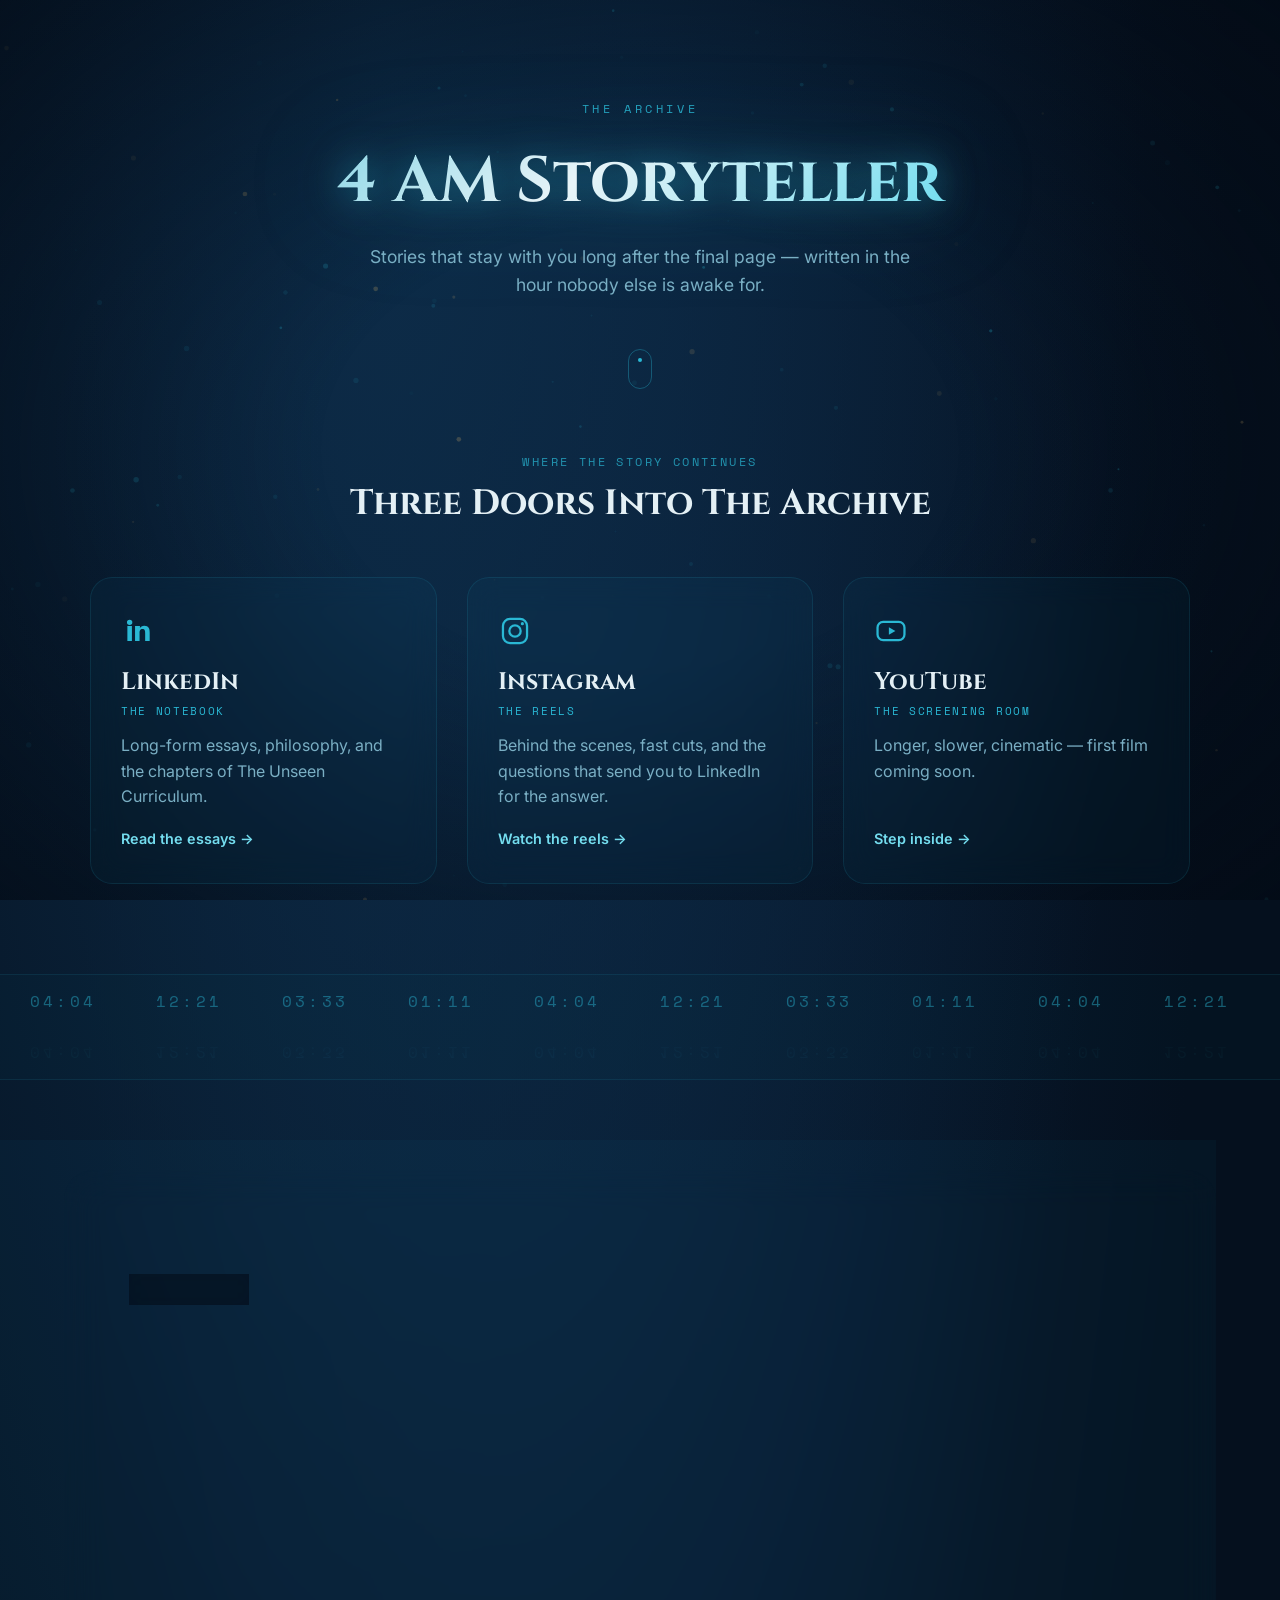
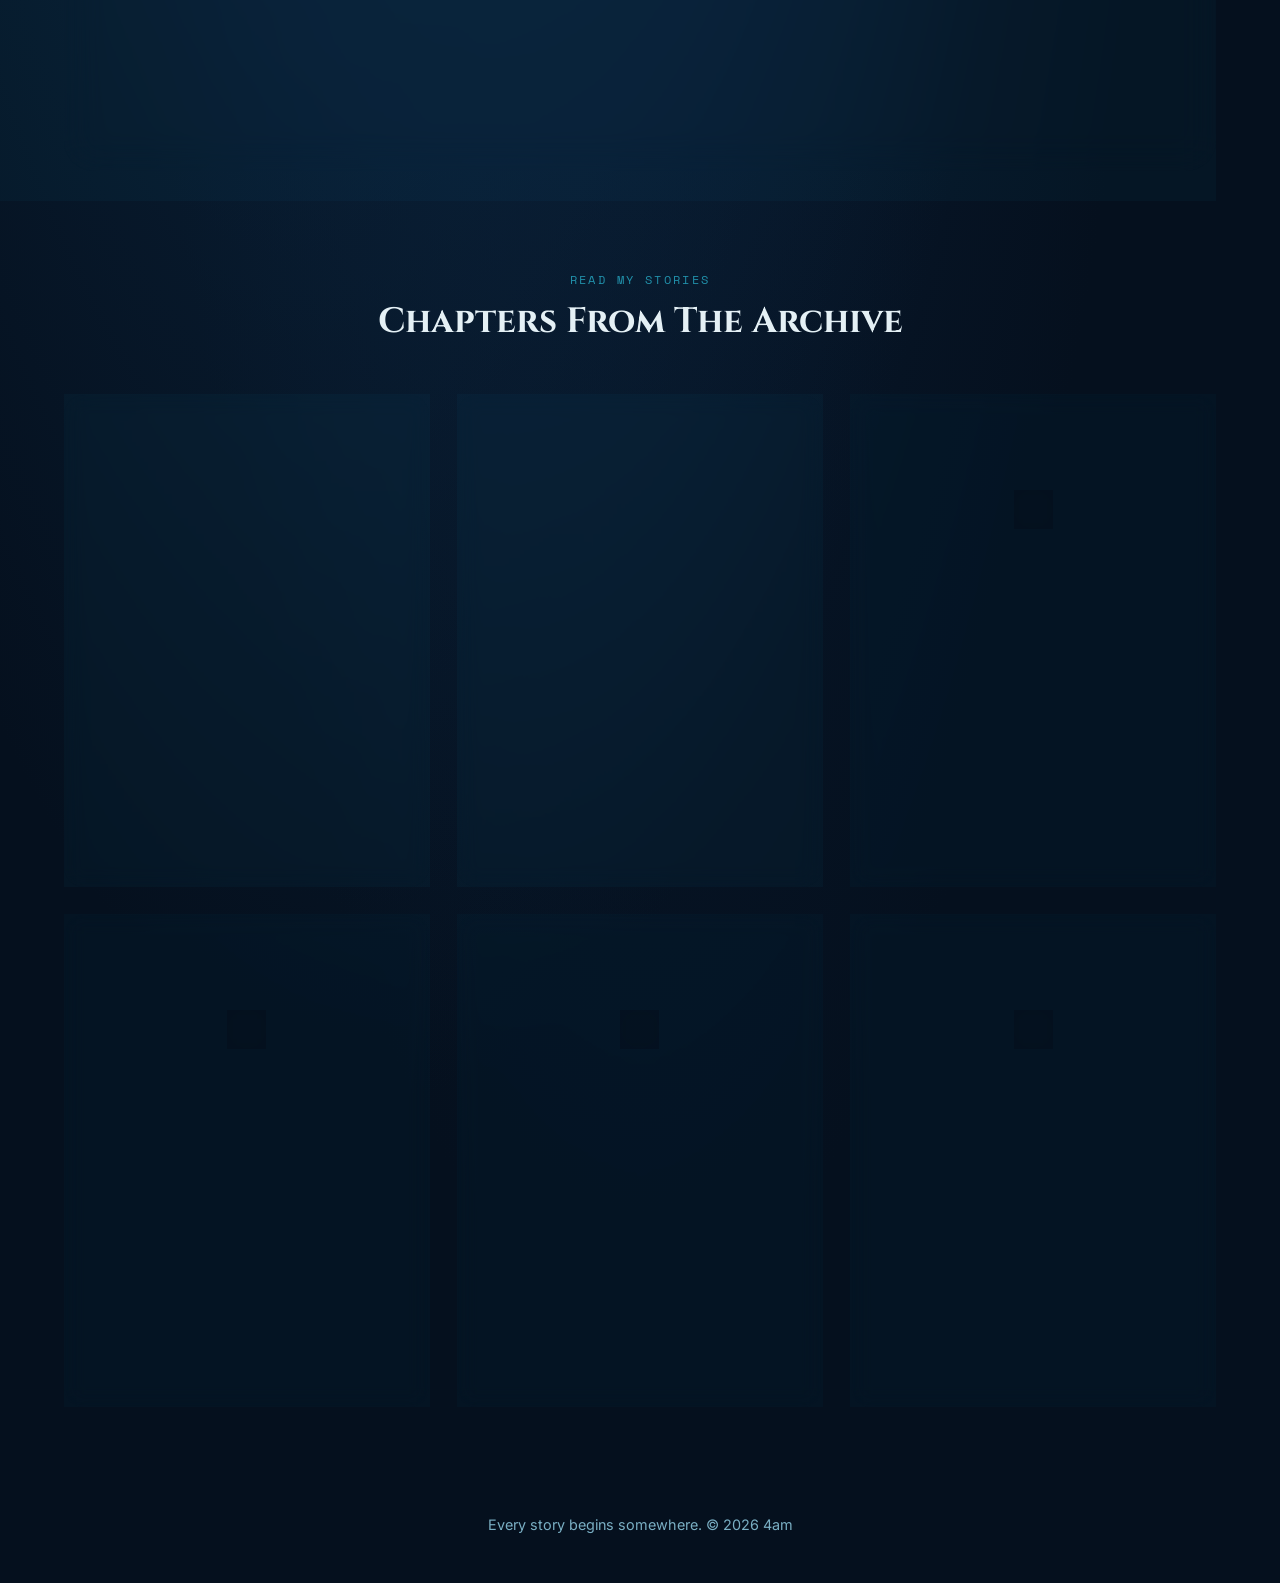
==== commit b3927db9: "Changes" ====
--- a/index.html
+++ b/index.html
@@ -131,7 +131,7 @@
 <section class="book-banner reveal">
 
     <div class="book-left">
-        <img src="assets/images/book-cover.png" alt="The Lost Map — book cover"
+        <img src="assets/images/books/book-cover.jpeg" alt="The Lost Map — book cover"
              onerror="this.parentElement.classList.add('img-fallback'); this.remove();">
         <div class="book-left-fallback">The Lost Map</div>
 
@@ -149,10 +149,13 @@
         <h2>The Lost Map</h2>
 
         <p>
-            Maya Mehta spent her whole life following a script she never wrote.
-            This is the story of what happens the day she burns it —
-            a philosophical thriller about inheritance, identity, and the
-            terrifying freedom of starting over.
+            A routine flight. A storm that shouldn't exist. And then - nothing.
+            No runway. No radio. No century he recognises.
+            He has crossed into a world swallowed by time,
+            where ancient civilisations never fell, maps lead to places
+            that shouldn't be possible, and the only way home
+            is through the most dangerous territory ever charted.
+            The adventure begins where all known maps end.
         </p>
 
         <!-- YOUTUBE UPDATE CTA (replaces Notify Me) -->
